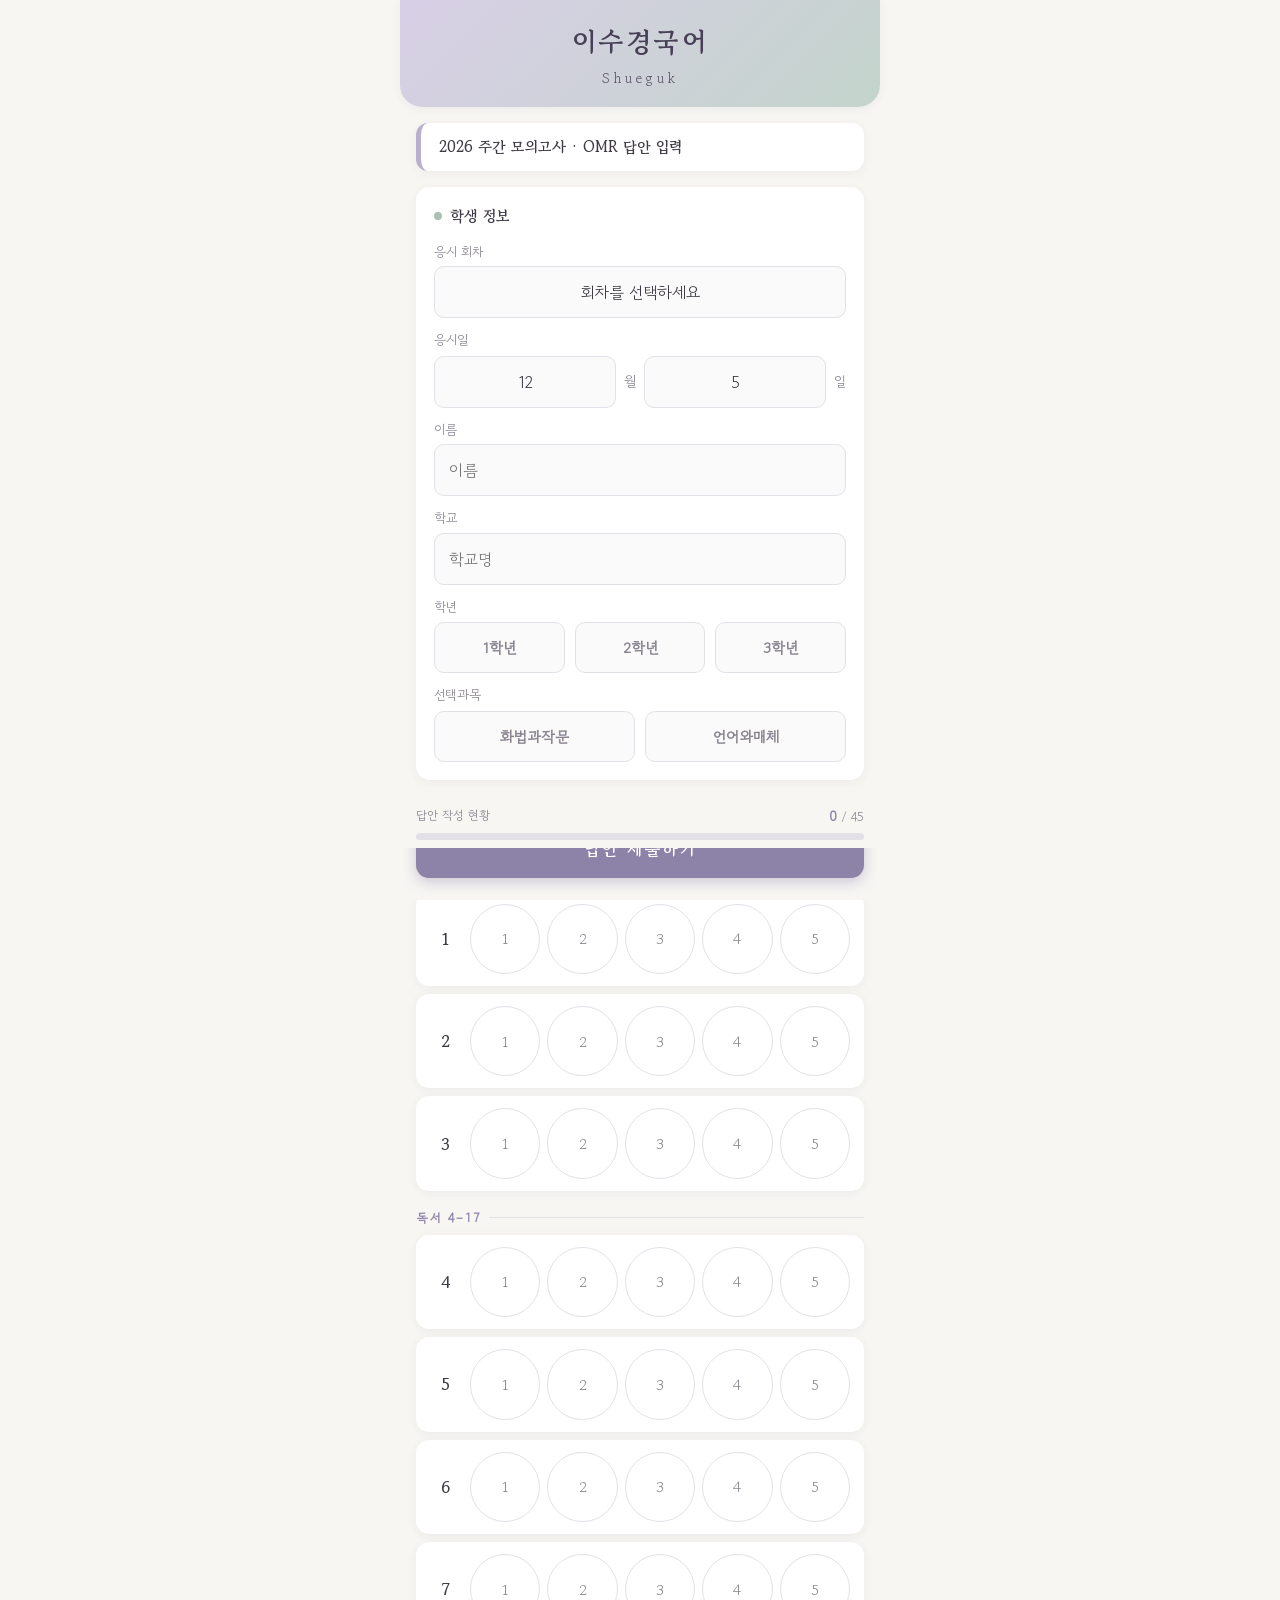
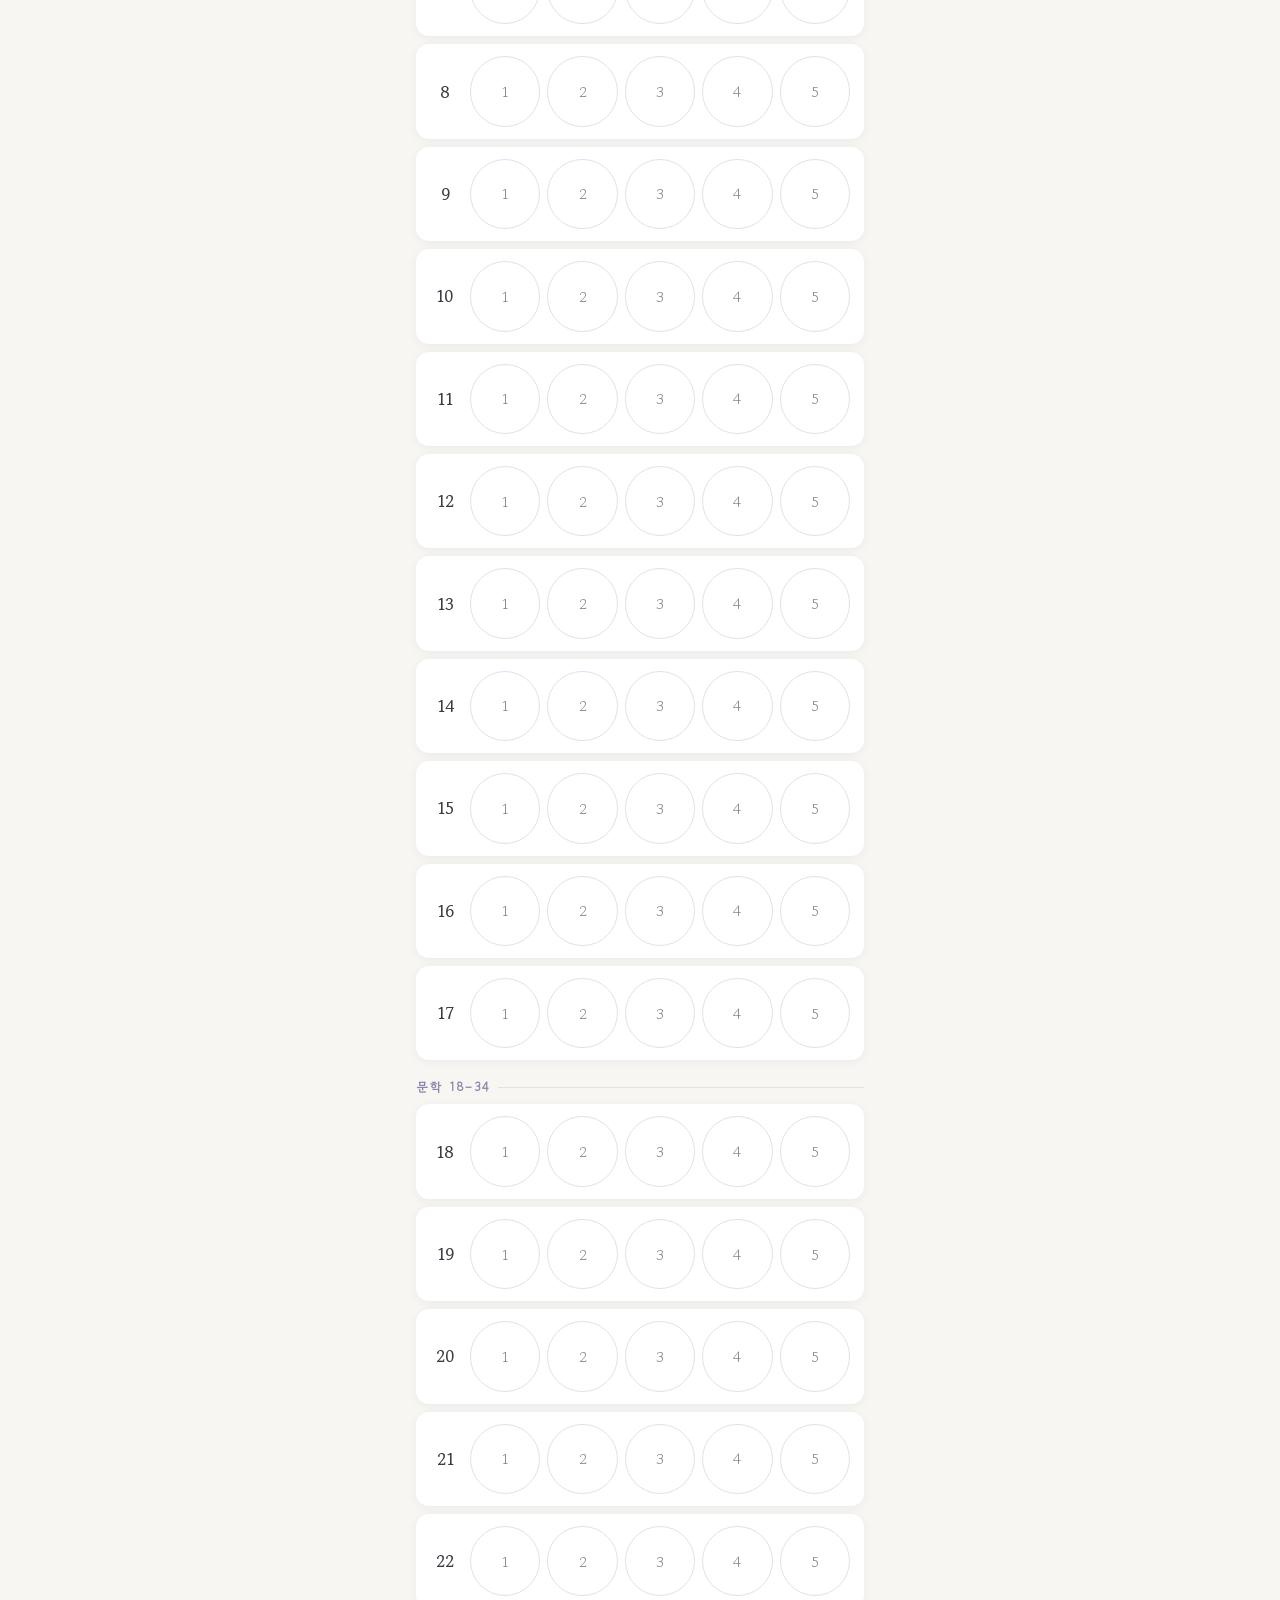
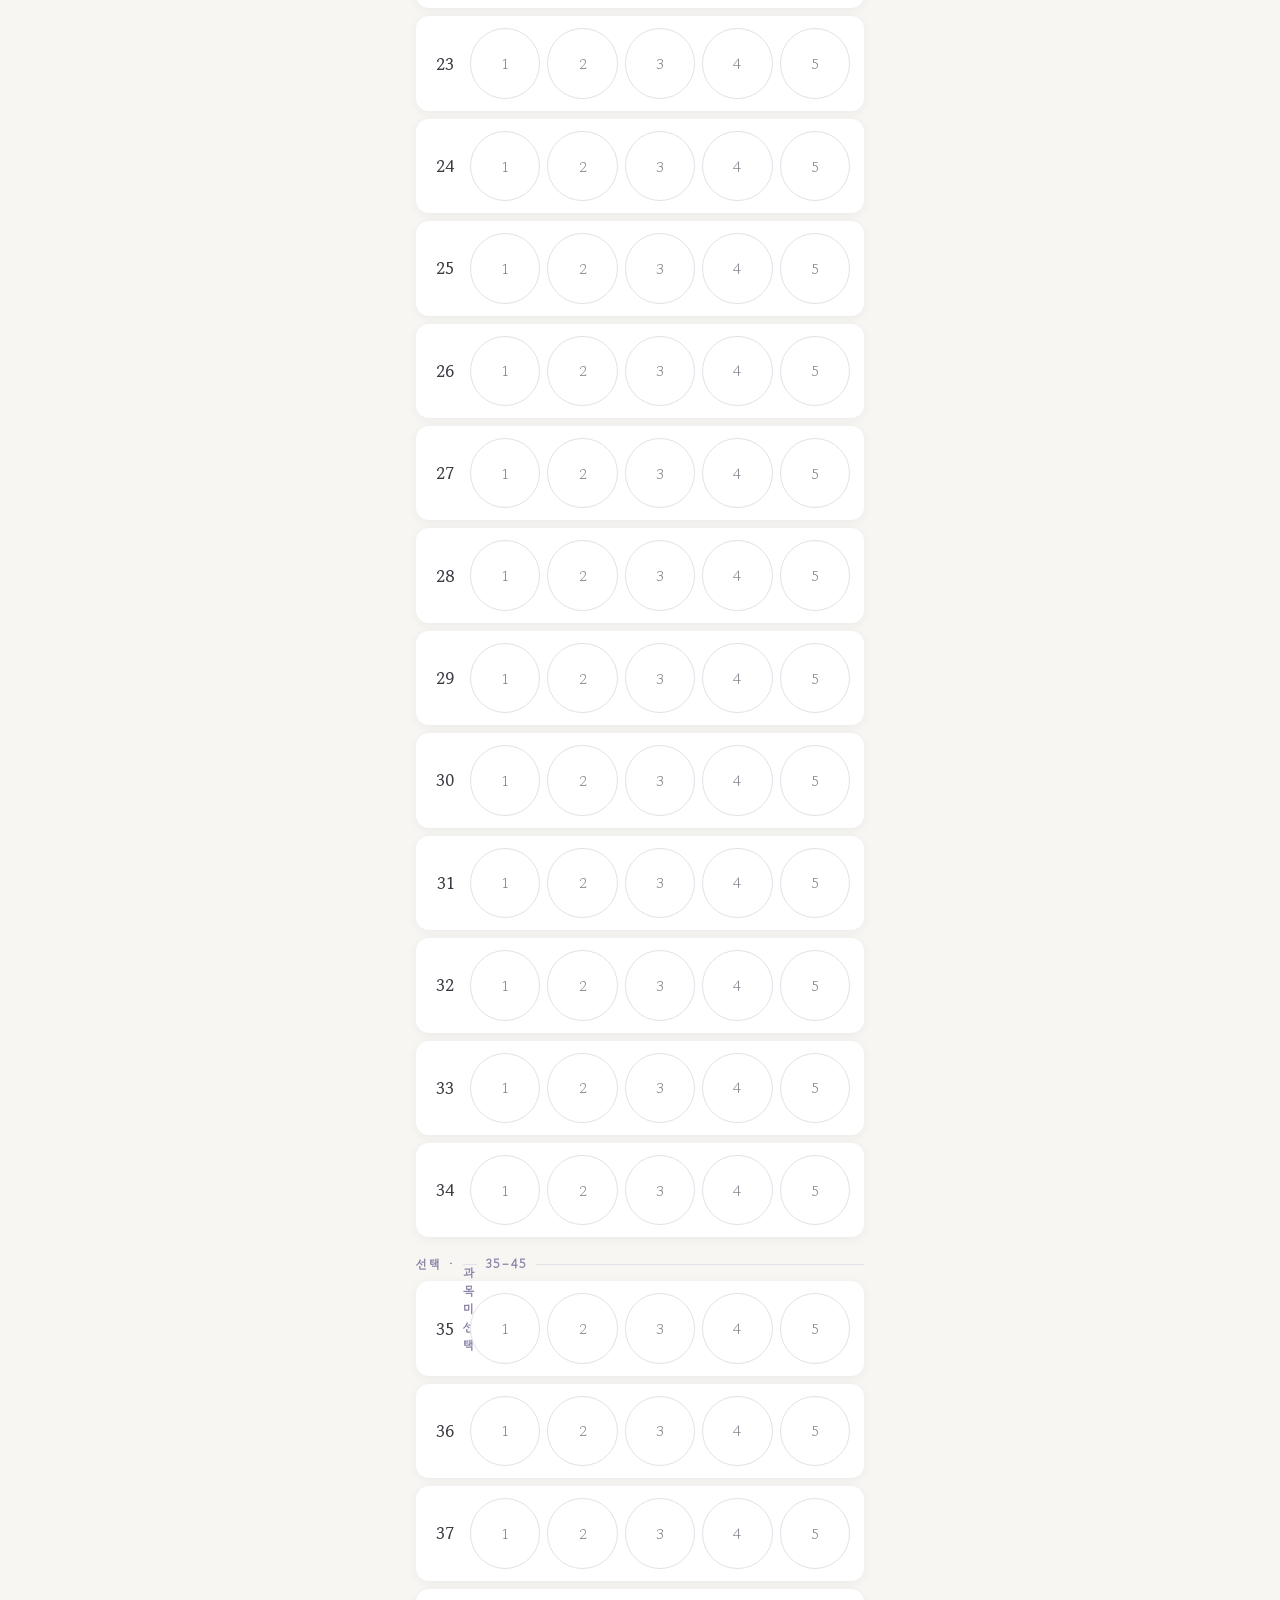
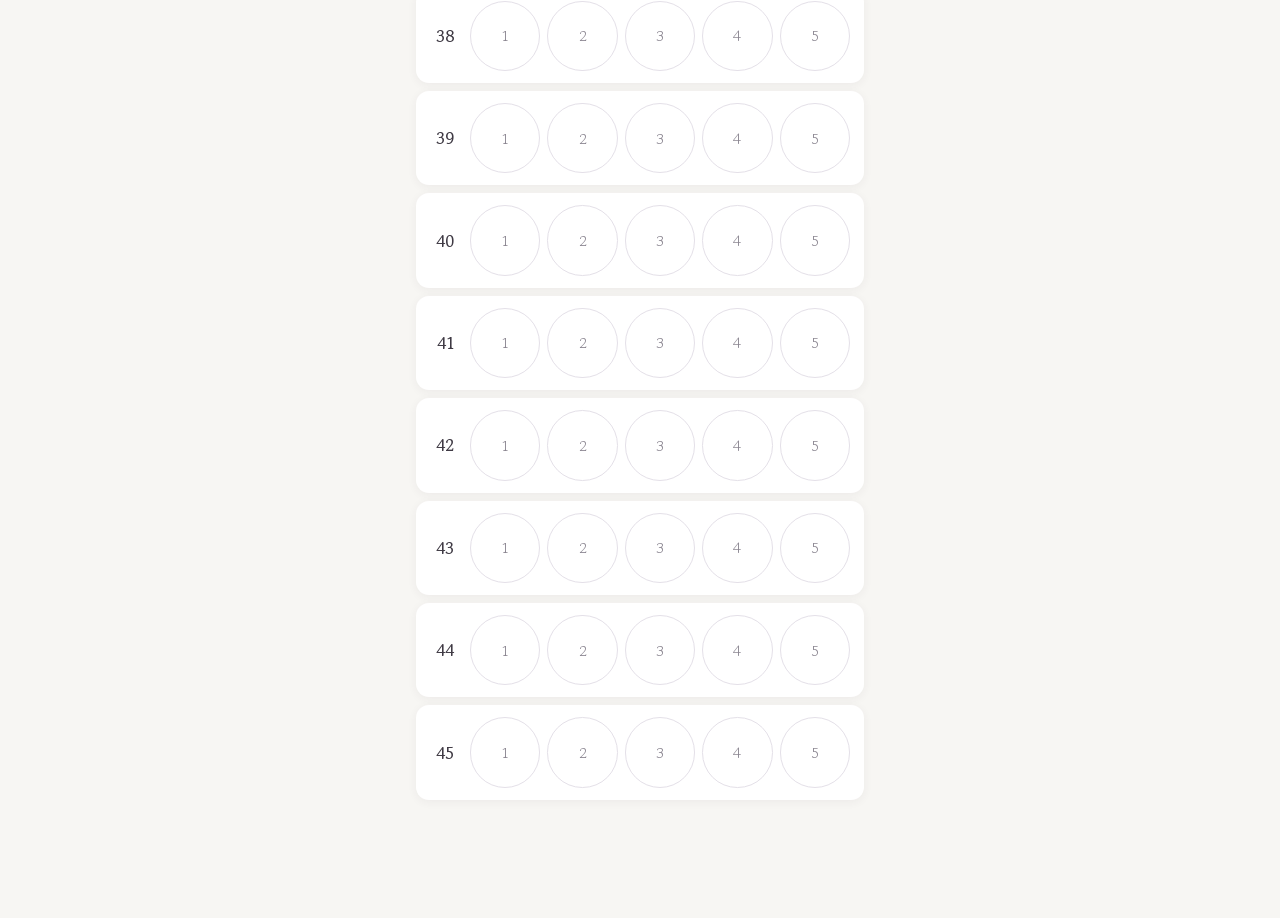
==== index.html @ 81b4656e "Add files via upload" ====
<!DOCTYPE html>
<html lang="ko">
<head>
<meta charset="utf-8">
<meta name="viewport" content="width=device-width, initial-scale=1, maximum-scale=1, user-scalable=no">
<title>이수경 국어 · 주간 모의고사 OMR</title>
<!-- PWA: 홈 화면 추가용 아이콘·설정 (이수경국어 OMR) -->
<meta name="apple-mobile-web-app-capable" content="yes">
<meta name="apple-mobile-web-app-status-bar-style" content="default">
<meta name="apple-mobile-web-app-title" content="슈국 OMR">
<meta name="theme-color" content="#c6d5d2">
<link rel="apple-touch-icon" href="[data-uri]">
<link rel="icon" type="image/png" href="[data-uri]">
<link rel="preconnect" href="https://fonts.googleapis.com">
<link rel="preconnect" href="https://fonts.gstatic.com" crossorigin>
<link href="https://fonts.googleapis.com/css2?family=Gowun+Batang:wght@400;700&family=Gowun+Dodum&display=swap" rel="stylesheet">
<style>
  :root{
    --sage:#a9c0b4; --sage-d:#7fa08f;
    --lav:#b8b0cc; --lav-d:#8d83a8;
    --ink:#3f3a44; --muted:#8a8590;
    --line:#e4e0e8; --paper:#f7f6f3; --card:#ffffff;
    --ok:#1b8a3a; --ok-bg:#e3f2e8; --bad:#d0473f; --bar:#9b8fb5;
    --shadow:0 2px 10px rgba(63,58,68,.06);
  }
  *{box-sizing:border-box;-webkit-tap-highlight-color:transparent;}
  html,body{margin:0;padding:0;}
  body{
    font-family:'Gowun Dodum',-apple-system,sans-serif;
    background:var(--paper); color:var(--ink);
    max-width:480px; margin:0 auto; padding:0 0 110px;
    line-height:1.5;
  }
  /* ── 헤더 ── */
  .brand{
    background:linear-gradient(135deg,#d8cfe6 0%,#c4d4cc 100%);
    padding:22px 20px 18px; text-align:center;
    border-radius:0 0 22px 22px; box-shadow:var(--shadow);
  }
  .brand .name{
    font-family:'Gowun Batang',serif; font-weight:700;
    font-size:27px; letter-spacing:3px; color:#473f55;
  }
  .brand .sub{ font-family:'Gowun Batang',serif; font-size:14px; color:#5d5568; letter-spacing:4px; margin-top:5px; }
  .title-bar{
    background:var(--card); margin:16px 16px 0; padding:13px 18px;
    border-radius:12px; box-shadow:var(--shadow);
    font-family:'Gowun Batang',serif; font-size:15px; font-weight:700;
    border-left:5px solid var(--lav);
  }
  /* ── 학생정보 카드 ── */
  .card{
    background:var(--card); margin:16px; padding:18px;
    border-radius:14px; box-shadow:var(--shadow);
  }
  .card h3{
    margin:0 0 14px; font-size:15px; font-family:'Gowun Batang',serif;
    display:flex; align-items:center; gap:8px;
  }
  .card h3::before{ content:""; width:8px; height:8px; border-radius:50%; background:var(--sage); }
  label{ display:block; font-size:13px; color:var(--muted); margin:12px 0 5px; }
  input[type=text]{
    width:100%; padding:13px 14px; border:1.5px solid var(--line);
    border-radius:10px; font-size:16px; font-family:inherit; background:#fafafb;
    transition:border-color .15s;
  }
  input[type=text]:focus{ outline:none; border-color:var(--lav); background:#fff; }
  /* 응시일 드롭다운 */
  .date-row{ display:flex; align-items:center; gap:8px; margin-top:6px; }
  .sel{
    flex:1; padding:13px 12px; border:1.5px solid var(--line); border-radius:10px;
    font-size:16px; font-family:inherit; background:#fafafb; color:var(--ink);
    -webkit-appearance:none; appearance:none; text-align:center;
  }
  .sel:focus{ outline:none; border-color:var(--lav); background:#fff; }
  .date-row .unit{ font-size:14px; color:var(--muted); }
  /* 선택과목 토글 */
  .subj{ display:flex; gap:10px; margin-top:6px; }
  .subj button{
    flex:1; padding:14px 8px; border:1.5px solid var(--line); background:#fafafb;
    border-radius:10px; font-size:15px; font-family:inherit; color:var(--muted);
    cursor:pointer; transition:all .15s; font-weight:700;
  }
  .subj button.on{
    background:var(--lav); border-color:var(--lav); color:#fff;
    box-shadow:0 3px 8px rgba(141,131,168,.35);
  }
  /* ── 진행률 ── */
  .progress-wrap{
    position:sticky; top:0; z-index:20; background:var(--paper);
    padding:10px 16px 8px; backdrop-filter:blur(4px);
  }
  .progress-info{ display:flex; justify-content:space-between; font-size:12px; color:var(--muted); margin-bottom:6px; }
  .progress-info b{ color:var(--lav-d); font-size:14px; }
  .bar{ height:7px; background:var(--line); border-radius:99px; overflow:hidden; }
  .bar > i{ display:block; height:100%; width:0; background:linear-gradient(90deg,var(--sage),var(--lav)); transition:width .3s; }
  /* ── 문항 섹션 ── */
  .sec-label{
    margin:18px 16px 4px; font-size:12px; letter-spacing:2px; color:var(--lav-d);
    font-weight:700; display:flex; align-items:center; gap:8px;
  }
  .sec-label span{ flex:1; height:1px; background:var(--line); }
  .q{
    background:var(--card); margin:8px 16px; padding:12px 14px;
    border-radius:13px; box-shadow:var(--shadow);
    display:flex; align-items:center; gap:10px;
    transition:box-shadow .15s;
  }
  .q.answered{ box-shadow:0 0 0 1.5px var(--sage) inset, var(--shadow); }
  .q .num{
    width:30px; flex-shrink:0; text-align:center;
    font-family:'Gowun Batang',serif; font-weight:700; font-size:16px; color:var(--ink);
  }
  .choices{ display:flex; gap:7px; flex:1; }
  .choices button{
    flex:1; aspect-ratio:1; min-width:0; border:1.5px solid var(--line);
    background:#fff; border-radius:50%; font-size:15px; color:var(--muted);
    font-family:'Gowun Batang',serif; cursor:pointer; transition:all .12s;
  }
  .choices button:active{ transform:scale(.9); }
  .choices button.sel{
    background:var(--sage-d); border-color:var(--sage-d); color:#fff; font-weight:700;
    box-shadow:0 2px 6px rgba(127,160,143,.4);
  }
  /* ── 하단 제출 바 ── */
  .footer{
    position:fixed; bottom:0; left:50%; transform:translateX(-50%);
    width:100%; max-width:480px; padding:12px 16px 22px;
    background:linear-gradient(to top,var(--paper) 70%,transparent);
  }
  #submit{
    width:100%; padding:17px; border:none; border-radius:13px;
    background:var(--lav-d); color:#fff; font-size:17px; font-weight:700;
    font-family:'Gowun Batang',serif; cursor:pointer; letter-spacing:2px;
    box-shadow:0 4px 14px rgba(141,131,168,.4); transition:opacity .15s;
  }
  #submit:active{ opacity:.85; }
  #submit:disabled{ background:var(--muted); box-shadow:none; }
  /* ── 완료 화면 ── */
  .done{
    display:none; text-align:center; padding:70px 30px;
  }
  .done .check{
    width:84px; height:84px; margin:0 auto 22px; border-radius:50%;
    background:var(--ok-bg); display:flex; align-items:center; justify-content:center;
    font-size:42px; color:var(--ok);
  }
  .done h2{ font-family:'Gowun Batang',serif; margin:0 0 8px; }
  .done p{ color:var(--muted); font-size:14px; }
  .toast{
    position:fixed; bottom:96px; left:50%; transform:translateX(-50%) translateY(20px);
    background:var(--ink); color:#fff; padding:11px 20px; border-radius:99px;
    font-size:13px; opacity:0; transition:all .25s; pointer-events:none; z-index:50; white-space:nowrap;
  }
  .toast.show{ opacity:1; transform:translateX(-50%) translateY(0); }

  /* ───── 성적표 영역 ───── */
  #report{ display:none; }
  #report .rbrand{ background:linear-gradient(135deg,#d8cfe6 0%,#c4d4cc 100%);
    padding:22px; display:flex; align-items:center; justify-content:space-between;
    border-radius:0 0 22px 22px; box-shadow:var(--shadow); }
  #report .rbrand .name{ font-family:'Gowun Batang',serif; font-weight:700; font-size:24px; letter-spacing:2px; color:#473f55; }
  #report .rbrand .sub{ font-family:'Gowun Batang',serif; font-size:13px; color:#5d5568; letter-spacing:2px; margin-top:4px; }
  #report .rbrand .logo{ width:54px;height:54px;border-radius:50%;background:rgba(255,255,255,.55);
    display:flex;align-items:center;justify-content:center;font-family:'Gowun Batang',serif;font-size:11px;color:#6b6280; }
  #report .tbar{ background:#e8e3f0; margin:16px; padding:11px 18px; border-radius:10px;
    font-family:'Gowun Batang',serif; font-size:15px; font-weight:700; color:#4a4356; text-align:center; }
  #report section{ margin:16px; }
  #report h2{ font-family:'Gowun Batang',serif; font-size:16px; margin:0 0 10px; display:flex; align-items:center; gap:8px; }
  #report h2::before{ content:""; width:9px;height:9px;border-radius:2px;background:var(--lav); }
  #report table{ width:100%; border-collapse:collapse; background:#fff; border-radius:10px; overflow:hidden; box-shadow:var(--shadow); }
  #report th,#report td{ padding:11px 8px; text-align:center; font-size:14px; }
  #report .info th{ background:#cdd9e0; color:#3c4a52; font-weight:700; }
  #report .info td{ background:#efeef1; }
  #report .score th{ background:#cdd9e0; color:#3c4a52; }
  #report .score td{ background:#efeef1; font-size:15px; }
  #report .score .big{ font-family:'Gowun Batang',serif; font-size:22px; font-weight:700; color:var(--lav-d); }
  #report table.areatbl th{ background:#dcd5e6; color:#473f55; font-size:13px; padding:9px 6px; }
  #report table.areatbl td{ padding:9px 6px; font-size:13.5px; border-bottom:1px solid var(--line); white-space:nowrap; }
  #report table.areatbl td.areaname{ text-align:left; padding-left:14px; }
  #report table.areatbl .cat{ color:var(--muted); font-size:12px; font-weight:700; }
  #report table.areatbl .hit{ color:var(--lav-d); font-weight:700; }
  #report table.areatbl tr.total td{ background:#efeef1; font-weight:700; }
  #report .chart{ background:#fff; border-radius:10px; box-shadow:var(--shadow); padding:14px 10px 8px; margin-top:14px; }
  #report .grid-wrap{ overflow-x:auto; background:#fff; border-radius:10px; box-shadow:var(--shadow); padding:4px; }
  #report table.scoretbl{ min-width:480px; }
  #report table.scoretbl th,#report table.scoretbl td{ padding:7px 5px; font-size:12.5px; border:1px solid #eee; }
  #report .rowlabel{ background:#dcd5e6; color:#473f55; font-weight:700; white-space:nowrap; font-size:12px; }
  #report .qn{ background:#e8e3f0; font-weight:700; color:#4a4356; }
  #report td.o{ color:var(--ok); font-weight:700; }
  #report td.x{ color:var(--bad); font-weight:700; background:#fcebea; }
  #report .legend{ font-size:12px; color:var(--muted); margin-top:8px; text-align:right; }
</style>
</head>
<body>

<div id="main">
  <!-- 헤더 -->
  <div class="brand">
    <div class="name">이수경국어</div>
    <div class="sub">Shueguk</div>
  </div>
  <div class="title-bar">2026 주간 모의고사 · OMR 답안 입력</div>

  <!-- 학생정보 -->
  <div class="card">
    <h3>학생 정보</h3>
    <label>응시 회차</label>
    <select id="exam" class="sel" style="width:100%;">
      <option value="">회차를 선택하세요</option>
    </select>
    <label>응시일</label>
    <div class="date-row">
      <select id="mon" class="sel"></select>
      <span class="unit">월</span>
      <select id="day" class="sel"></select>
      <span class="unit">일</span>
    </div>
    <label>이름</label>
    <input type="text" id="name" placeholder="이름" autocomplete="off">
    <label>학교</label>
    <input type="text" id="school" placeholder="학교명" autocomplete="off">
    <label>학년</label>
    <div class="subj">
      <button type="button" data-grade="1" onclick="pickGrade(this)">1학년</button>
      <button type="button" data-grade="2" onclick="pickGrade(this)">2학년</button>
      <button type="button" data-grade="3" onclick="pickGrade(this)">3학년</button>
    </div>
    <label>선택과목</label>
    <div class="subj">
      <button type="button" data-subj="화법과작문" onclick="pickSubj(this)">화법과작문</button>
      <button type="button" data-subj="언어와매체" onclick="pickSubj(this)">언어와매체</button>
    </div>
  </div>

  <!-- 진행률 -->
  <div class="progress-wrap">
    <div class="progress-info"><span>답안 작성 현황</span><span><b id="cnt">0</b> / 45</span></div>
    <div class="bar"><i id="barFill"></i></div>
  </div>

  <!-- 문항 영역 (스크립트가 영역별로 자동 생성) -->
  <div id="quiz"></div>
</div>

<!-- 완료 화면 -->
<div class="done" id="done">
  <div class="check">✓</div>
  <h2>제출이 완료되었습니다</h2>
  <p id="doneMsg"></p>
</div>

<!-- 제출 바 -->
<div class="footer" id="footer">
  <button id="submit" onclick="submit()">답안 제출하기</button>
</div>

<!-- 성적표 -->
<div id="report"></div>

<div class="toast" id="toast"></div>

<script>
  // ▼▼▼ [중요] 배포 후 받은 Apps Script 웹앱 주소를 아래 따옴표 안에 붙여넣으세요 ▼▼▼
  const API_URL = "https://script.google.com/macros/s/AKfycbyUHMdCH_u35Oeu6lEmx3yOYscoKLwEB8TC0QHGBOaCXZ4rbAnkMpP9_Na4l3QLOajGPA/exec";
  // ▲▲▲ 예: https://script.google.com/macros/s/AKfy.../exec ▲▲▲

  // 서버에서 데이터 가져오기 (GET)
  async function apiGet(params){
    const url = API_URL + (API_URL.includes('?') ? '&' : '?') + params;
    const r = await fetch(url);
    return await r.json();
  }
  // 서버로 제출하기 (POST) — CORS 회피를 위해 text/plain 본문 사용
  async function apiPost(obj){
    const r = await fetch(API_URL, {
      method:'POST',
      headers:{'Content-Type':'text/plain;charset=utf-8'},
      body: JSON.stringify(obj)
    });
    return await r.json();
  }
  function apiReady(){ return API_URL && API_URL.indexOf('script.google.com') !== -1; }

  const TOTAL = 45;
  // 영역 구분 (성적표 큰 분류와 일치)
  const SECTIONS = [
    { name:'독서론',  from:1,  to:3  },
    { name:'독서',    from:4,  to:17 },
    { name:'문학',    from:18, to:34 },
    { name:'선택과목', from:35, to:45, select:true }
  ];
  const picks = {};
  let subject = null;
  let grade = null;

  // 응시일 드롭다운 채우기 (월 1~12, 일 1~31)
  (function fillDate(){
    const mon=document.getElementById('mon'), day=document.getElementById('day');
    const now=new Date();
    for(let m=1;m<=12;m++){ const o=document.createElement('option'); o.value=m; o.textContent=m; if(m===now.getMonth()+1)o.selected=true; mon.appendChild(o); }
    for(let d=1;d<=31;d++){ const o=document.createElement('option'); o.value=d; o.textContent=d; if(d===now.getDate())o.selected=true; day.appendChild(o); }
  })();

  // 회차 목록 불러오기 (스프레드시트에서 자동)
  function fillExamList(names){
    const sel=document.getElementById('exam');
    sel.innerHTML='<option value="">회차를 선택하세요</option>';
    names.forEach(n=>{ const o=document.createElement('option'); o.value=n; o.textContent=n; sel.appendChild(o); });
  }
  (function loadExams(){
    if(apiReady()){
      apiGet('action=examList')
        .then(res=>{
          if(res && res.ok && Array.isArray(res.list)) fillExamList(res.list);
          else toast('회차 목록을 불러오지 못했습니다');
        })
        .catch(()=>toast('회차 목록을 불러오지 못했습니다'));
    }else{
      // 주소 미입력(로컬 데모): 임시 목록
      fillExamList(['상상3-4회차','상상3-5회차']);
    }
  })();

  // 문항 한 개 생성
  function makeQ(i){
    const q = document.createElement('div');
    q.className='q'; q.id='q'+i;
    q.innerHTML = `<span class="num">${i}</span><div class="choices"></div>`;
    const ch = q.querySelector('.choices');
    for(let j=1;j<=5;j++){
      const b=document.createElement('button');
      b.textContent=j;
      b.onclick=()=>choose(i,j,ch,q);
      ch.appendChild(b);
    }
    return q;
  }

  // 영역별 섹션 렌더링
  function buildQuiz(){
    const quiz=document.getElementById('quiz');
    SECTIONS.forEach(sec=>{
      const label=document.createElement('div');
      label.className='sec-label';
      if(sec.select){
        label.innerHTML=`선택 · <span id="subjLabel" style="flex:0;color:var(--lav-d)">과목 미선택</span> ${sec.from}–${sec.to}<span></span>`;
      }else{
        label.innerHTML=`${sec.name} ${sec.from}–${sec.to}<span></span>`;
      }
      quiz.appendChild(label);
      for(let i=sec.from;i<=sec.to;i++) quiz.appendChild(makeQ(i));
    });
  }
  buildQuiz();

  function choose(i,j,ch,q){
    picks[i]=j;
    ch.querySelectorAll('button').forEach(x=>x.classList.remove('sel'));
    ch.children[j-1].classList.add('sel');
    q.classList.add('answered');
    updateProgress();
  }

  function updateProgress(){
    const n=Object.keys(picks).length;
    document.getElementById('cnt').textContent=n;
    document.getElementById('barFill').style.width=(n/TOTAL*100)+'%';
  }

  function pickSubj(btn){
    subject=btn.dataset.subj;
    btn.parentElement.querySelectorAll('button').forEach(b=>b.classList.remove('on'));
    btn.classList.add('on');
    const lbl=document.getElementById('subjLabel'); if(lbl) lbl.textContent=subject;
  }

  function pickGrade(btn){
    grade=btn.dataset.grade;
    btn.parentElement.querySelectorAll('button').forEach(b=>b.classList.remove('on'));
    btn.classList.add('on');
  }

  function toast(msg){
    const t=document.getElementById('toast');
    t.textContent=msg; t.classList.add('show');
    clearTimeout(t._t); t._t=setTimeout(()=>t.classList.remove('show'),2200);
  }

  function submit(){
    const name=document.getElementById('name').value.trim();
    const school=document.getElementById('school').value.trim();
    const examName=document.getElementById('exam').value;
    const mon=document.getElementById('mon').value;
    const day=document.getElementById('day').value;
    if(!examName){ toast('응시 회차를 선택해 주세요'); window.scrollTo({top:0,behavior:'smooth'}); return; }
    if(!name){ toast('이름을 입력해 주세요'); document.getElementById('name').focus(); return; }
    if(!school){ toast('학교를 입력해 주세요'); document.getElementById('school').focus(); return; }
    if(!grade){ toast('학년을 선택해 주세요'); window.scrollTo({top:0,behavior:'smooth'}); return; }
    if(!subject){ toast('선택과목을 골라 주세요'); window.scrollTo({top:0,behavior:'smooth'}); return; }

    const missing=[];
    for(let i=1;i<=TOTAL;i++) if(!picks[i]) missing.push(i);
    if(missing.length){
      if(!confirm(`미응답 ${missing.length}문항이 있습니다 (${missing.slice(0,5).join(', ')}${missing.length>5?'...':''}).\n그대로 제출할까요?`)) return;
    }

    const payload={
      examName, name, school, grade, subject,
      examDate: `${mon}월 ${day}일`,
      examMonth: Number(mon), examDay: Number(day),
      answers: picks,
      submittedAt: new Date().toISOString()
    };

    const btn=document.getElementById('submit');
    btn.disabled=true; btn.textContent='채점 중...';

    if(apiReady()){
      // 서버가 채점·저장 후 성적표 데이터(객체)를 돌려줌
      apiPost({ action:'submit', payload: payload })
        .then(function(res){
          if(res && res.ok){ onDone(res); }
          else{ btn.disabled=false; btn.textContent='답안 제출하기'; toast('채점 오류: ' + (res&&res.error?res.error:'알 수 없음')); }
        })
        .catch(function(e){ btn.disabled=false; btn.textContent='답안 제출하기'; toast('제출 실패: 다시 시도해 주세요'); });
    }else{
      // 주소 미입력(로컬 데모): 서버 없이 완료 화면만
      console.log('제출 payload:', payload);
      setTimeout(()=>onDone({ student:payload, result:null }), 600);
    }
  }

  function onDone(res){
    document.getElementById('main').style.display='none';
    document.getElementById('footer').style.display='none';
    if(res && res.result){
      renderReport(res);          // 서버 채점 결과 → 성적표
    }else{
      // 데모(로컬): 결과가 없으면 완료 메시지만
      const p=res.student||res;
      document.getElementById('done').style.display='block';
      document.getElementById('doneMsg').textContent=
        `${p.name} · ${p.school} ${p.grade}학년 · ${p.subject} · ${p.examName||''} · ${p.examDate} 응시 제출 완료 (데모: 서버 연동 시 성적표 표시)`;
      window.scrollTo(0,0);
    }
  }

  /* ─── 성적표 렌더링 (서버가 준 결과 res를 그림) ─── */
  function renderReport(res){
    const st=res.student, exam=res.exam, r=res.result;
    const catCount={}; r.areas.forEach(a=>catCount[a.cat]=(catCount[a.cat]||0)+1);
    const catSeen={}; let areaRows='';
    r.areas.forEach(a=>{
      const first=!catSeen[a.cat]; catSeen[a.cat]=true;
      areaRows+=`<tr>${first?`<td class="cat" rowspan="${catCount[a.cat]}">${a.cat}</td>`:''}
        <td class="areaname">${a.name}</td><td>${a.full}</td><td class="hit">${a.score}</td><td>${a.rate}</td></tr>`;
    });
    function block(s,e){
      let qn='<tr><td class="rowlabel">문항</td>',an='<tr><td class="rowlabel">정답</td>',
          my='<tr><td class="rowlabel">학생답안</td>',ox='<tr><td class="rowlabel">정오</td>';
      for(let q=s;q<=e;q++){ const d=r.detail[q];
        qn+=`<td class="qn">${q}</td>`; an+=`<td>${d.ans}</td>`;
        my+=`<td class="${d.ok?'':'x'}">${d.mine}</td>`;
        ox+=`<td class="${d.ok?'o':'x'}">${d.ok?d.pt:0}</td>`; }
      return `<table class="scoretbl">${qn}</tr>${an}</tr>${my}</tr>${ox}</tr></table>`;
    }
    const PLOT=160;
    const bars=r.areas.map(a=>`<div style="flex:1;display:flex;flex-direction:column;align-items:center;justify-content:flex-end;height:100%;">
      <div style="font-size:11px;color:var(--muted);margin-bottom:3px;">${a.rate}</div>
      <div style="width:58%;height:${a.rate/100*PLOT}px;background:var(--bar);border-radius:3px 3px 0 0;"></div></div>`).join('');
    const labels=r.areas.map(a=>`<div style="flex:1;text-align:center;font-size:10.5px;color:var(--ink);line-height:1.2;word-break:keep-all;padding:0 2px;">${a.name}</div>`).join('');
    const chart=`<div style="display:flex;align-items:flex-end;gap:4px;height:${PLOT+20}px;border-bottom:1.5px solid var(--line);padding:0 6px;">${bars}</div>
      <div style="display:flex;gap:4px;padding:7px 6px 0;">${labels}</div>`;

    document.getElementById('report').innerHTML=`
      <div class="rbrand"><div><div class="name">이수경국어</div><div class="sub">Shueguk</div></div><div class="logo">Shueguk</div></div>
      <div class="tbar">2026 주간 모의고사 성적표 · ${exam.code}</div>
      <section><h2>1. 학생정보</h2>
        <table class="info"><tr><th>성명</th><th>학교</th><th>학년</th><th>선택과목</th><th>응시일</th></tr>
        <tr><td>${st.name}</td><td>${st.school}</td><td>${st.grade}</td><td>${exam.subject}</td><td>${st.examDate}</td></tr></table></section>
      <section><h2>2. 성적</h2>
        <table class="score"><tr><th>점수(100점 만점)</th><th>등급</th><th>등급컷</th></tr>
        <tr><td class="big">${r.got}</td><td class="big">${r.grade}</td><td>${exam.cuts.join('-')}</td></tr></table></section>
      <section><h2>3. 영역분류별 성취도 분석</h2>
        <table class="areatbl"><tr><th>분류</th><th>영역</th><th>배점</th><th>득점</th><th>성취도(%)</th></tr>
        ${areaRows}
        <tr class="total"><td colspan="2">합계</td><td>${r.total}</td><td>${r.got}</td><td>${Math.round(r.got/r.total*100)}</td></tr></table>
        <div class="chart">${chart}</div></section>
      <section><h2>4. 문항 채점표</h2>
        <div class="grid-wrap">${block(1,15)}${block(16,30)}${block(31,45)}</div>
        <div class="legend">정오 칸의 숫자 = 획득 배점 · 0 = 오답</div></section>`;
    document.getElementById('report').style.display='block';
    window.scrollTo(0,0);
  }
</script>
</body>
</html>
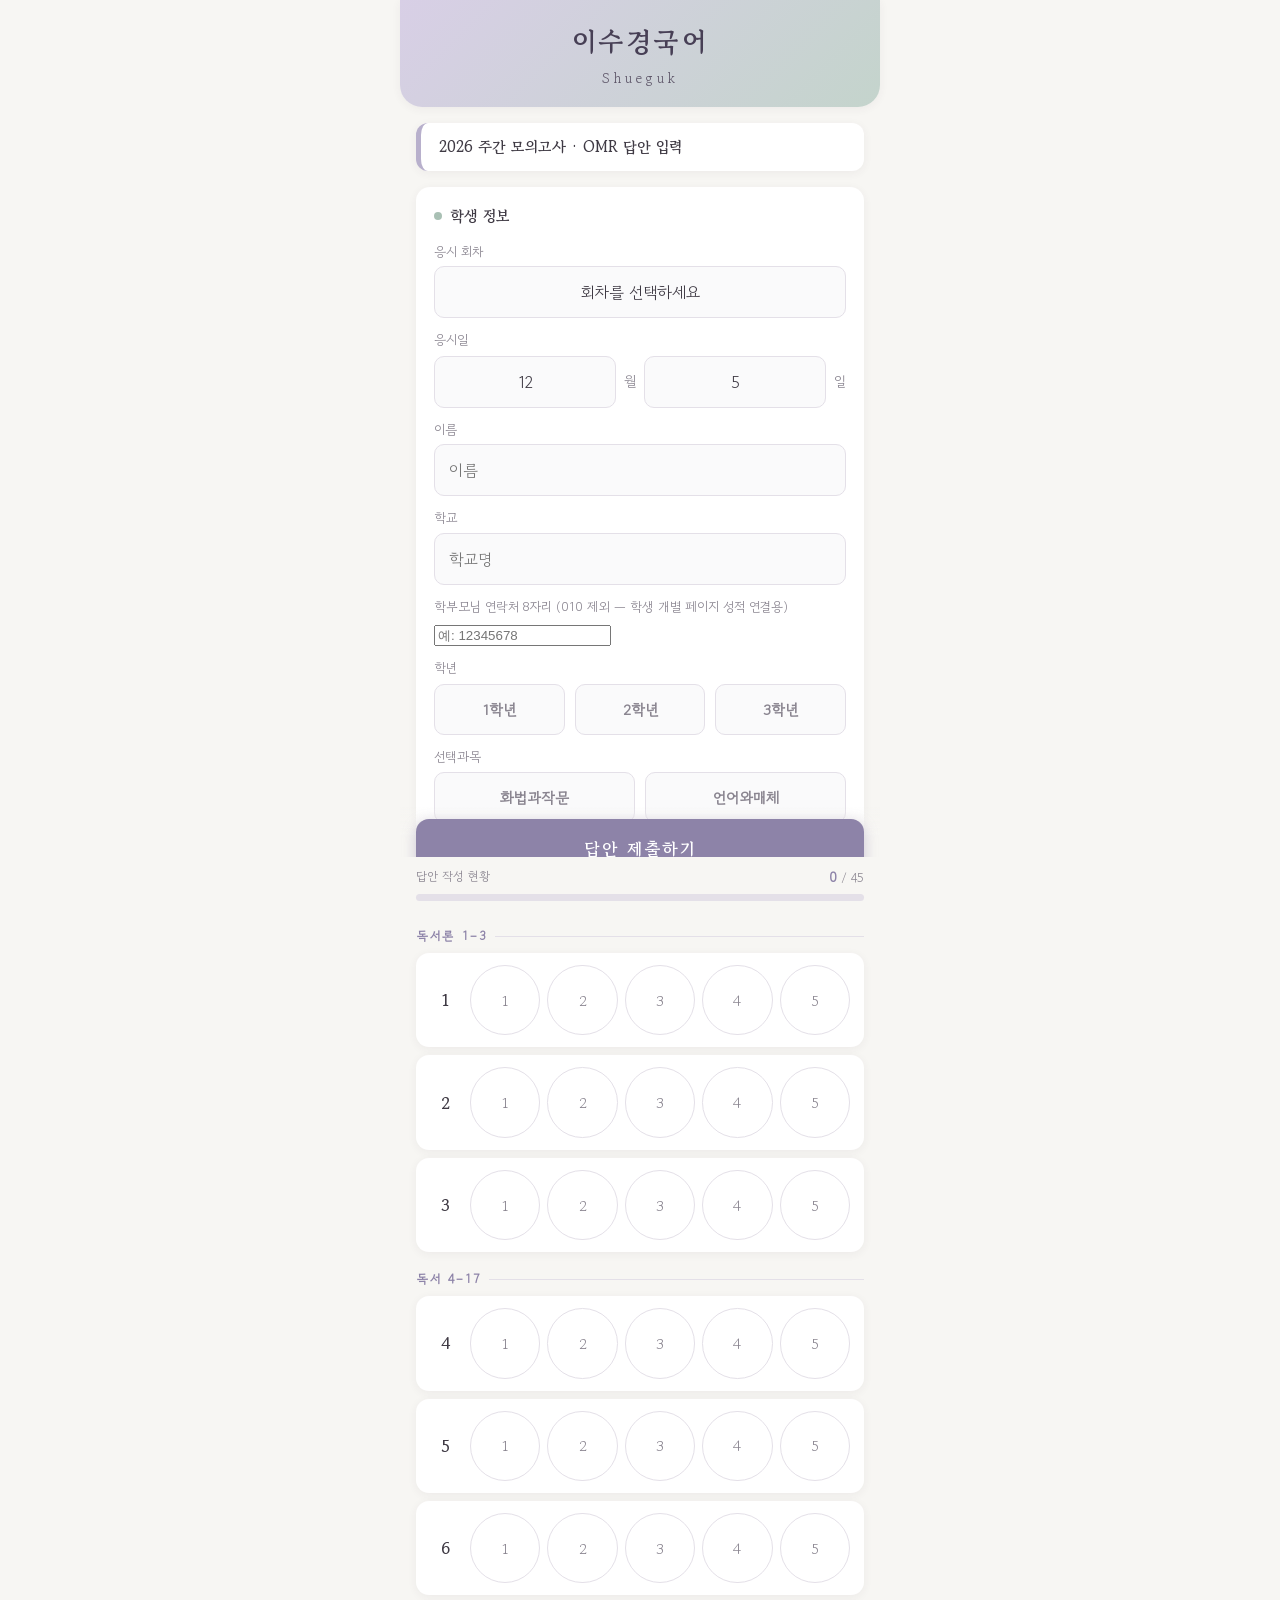
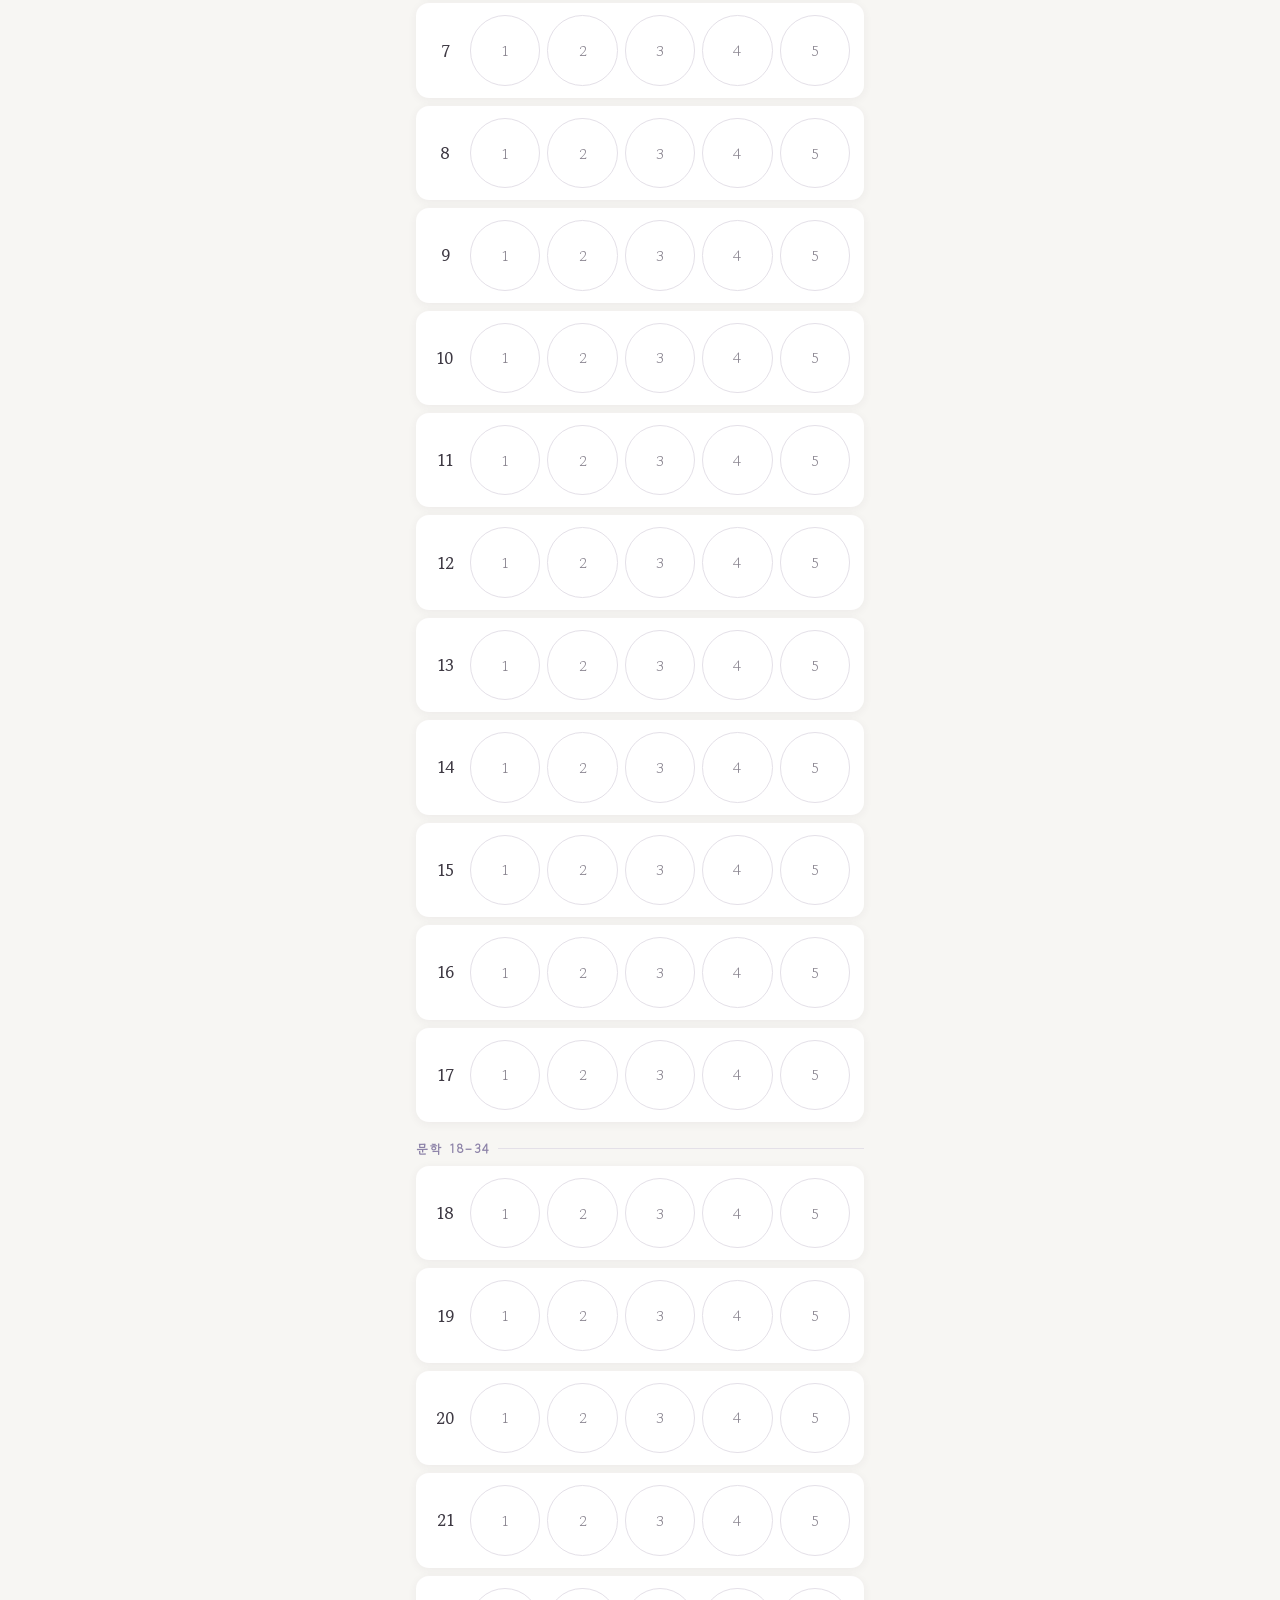
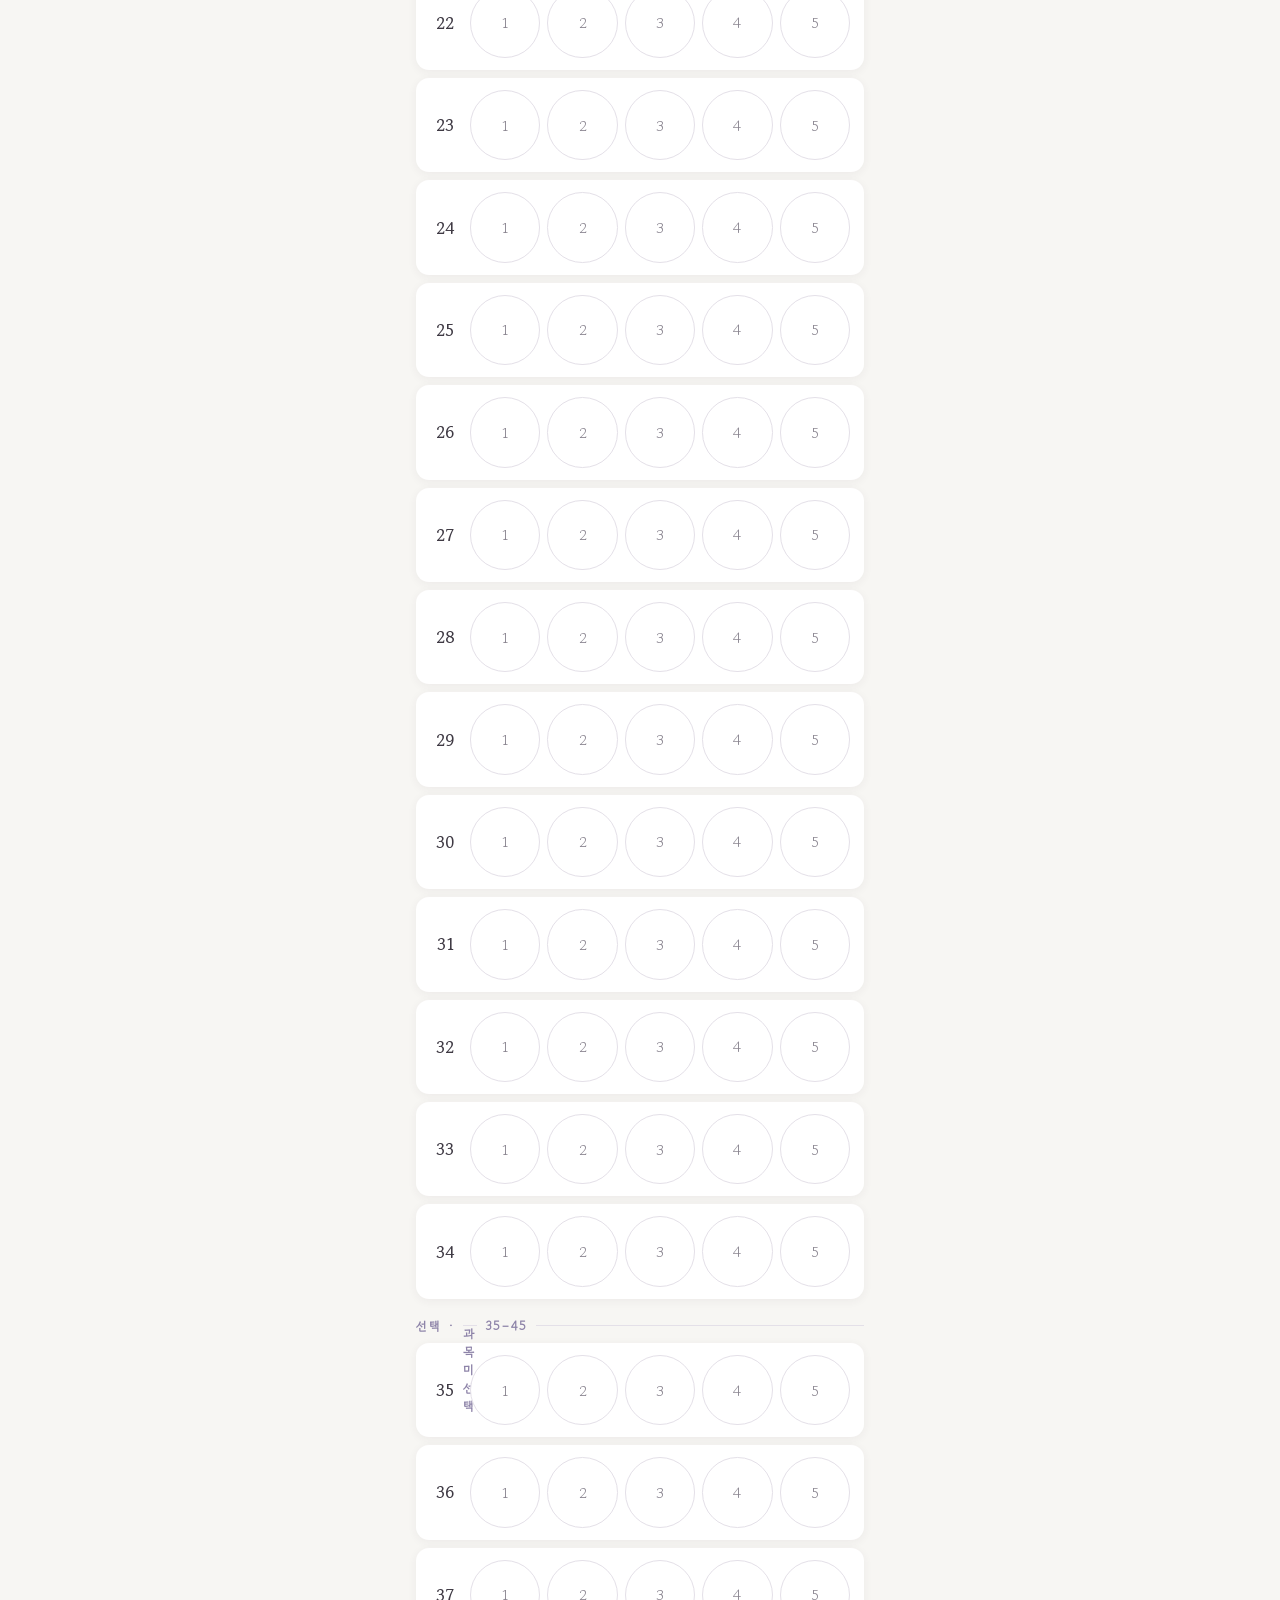
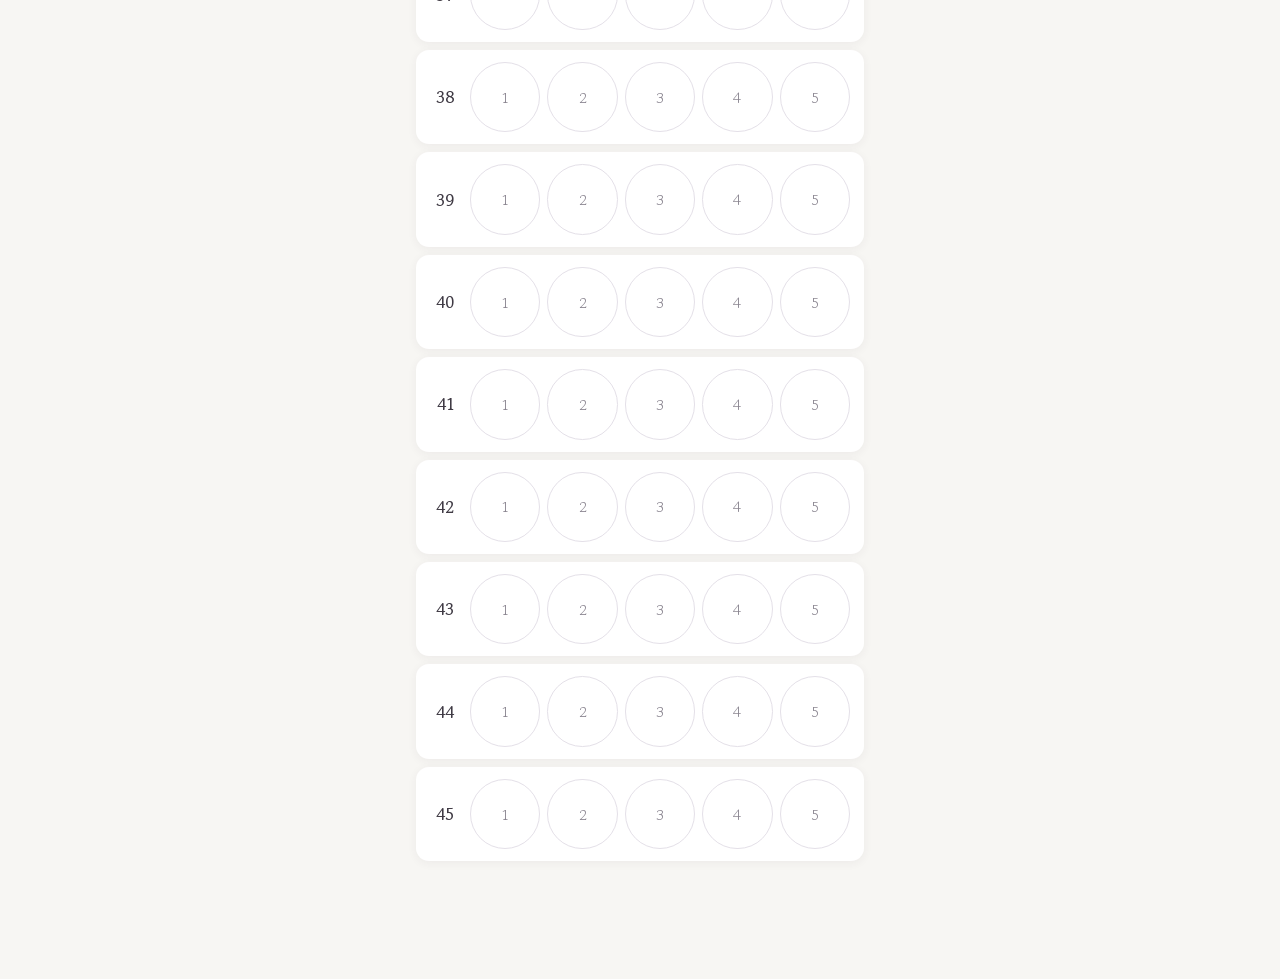
==== commit 57abbf8e: "모의고사 성적 매칭 교정: 이름+학교 1차, 학생ID는 동명이인 구분 보조 - studentReports_ 매칭을 이름+학교 우선으로 변경 (쌍둥이는 부모님   번호가 같아 ID " ====
--- a/index.html
+++ b/index.html
@@ -4,6 +4,10 @@
 <meta charset="utf-8">
 <meta name="viewport" content="width=device-width, initial-scale=1, maximum-scale=1, user-scalable=no">
 <title>이수경 국어 · 주간 모의고사 OMR</title>
+<!-- ※ 실제 학생 화면은 Apps Script 프로젝트 안의 'omr_student' 파일로 서비스됩니다.
+     이 파일은 참고본 — 여기 반영된 수정(학부모님 연락처 8자리 입력 + payload.studentId)을
+     Apps Script의 omr_student에도 동일하게 적용하고 재배포해야 실서비스에 반영됩니다. -->
+
 <!-- PWA: 홈 화면 추가용 아이콘·설정 (이수경국어 OMR) -->
 <meta name="apple-mobile-web-app-capable" content="yes">
 <meta name="apple-mobile-web-app-status-bar-style" content="default">
@@ -220,6 +224,8 @@
     <input type="text" id="name" placeholder="이름" autocomplete="off">
     <label>학교</label>
     <input type="text" id="school" placeholder="학교명" autocomplete="off">
+    <label>학부모님 연락처 8자리 (010 제외 — 학생 개별 페이지 성적 연결용)</label>
+    <input type="tel" id="parentPhone" placeholder="예: 12345678" inputmode="numeric" maxlength="9" autocomplete="off">
     <label>학년</label>
     <div class="subj">
       <button type="button" data-grade="1" onclick="pickGrade(this)">1학년</button>
@@ -390,12 +396,14 @@
   function submit(){
     const name=document.getElementById('name').value.trim();
     const school=document.getElementById('school').value.trim();
+    const studentId=document.getElementById('parentPhone').value.replace(/\D/g,'');
     const examName=document.getElementById('exam').value;
     const mon=document.getElementById('mon').value;
     const day=document.getElementById('day').value;
     if(!examName){ toast('응시 회차를 선택해 주세요'); window.scrollTo({top:0,behavior:'smooth'}); return; }
     if(!name){ toast('이름을 입력해 주세요'); document.getElementById('name').focus(); return; }
     if(!school){ toast('학교를 입력해 주세요'); document.getElementById('school').focus(); return; }
+    if(!/^\d{8}$/.test(studentId)){ toast('학부모님 연락처 8자리를 입력해 주세요 (010 제외)'); document.getElementById('parentPhone').focus(); return; }
     if(!grade){ toast('학년을 선택해 주세요'); window.scrollTo({top:0,behavior:'smooth'}); return; }
     if(!subject){ toast('선택과목을 골라 주세요'); window.scrollTo({top:0,behavior:'smooth'}); return; }
 
@@ -407,6 +415,7 @@
 
     const payload={
       examName, name, school, grade, subject,
+      studentId,   // 부모님 8자리 — 응답 시트 '학생ID' 열에 기록(동명이인 구분용)
       examDate: `${mon}월 ${day}일`,
       examMonth: Number(mon), examDay: Number(day),
       answers: picks,
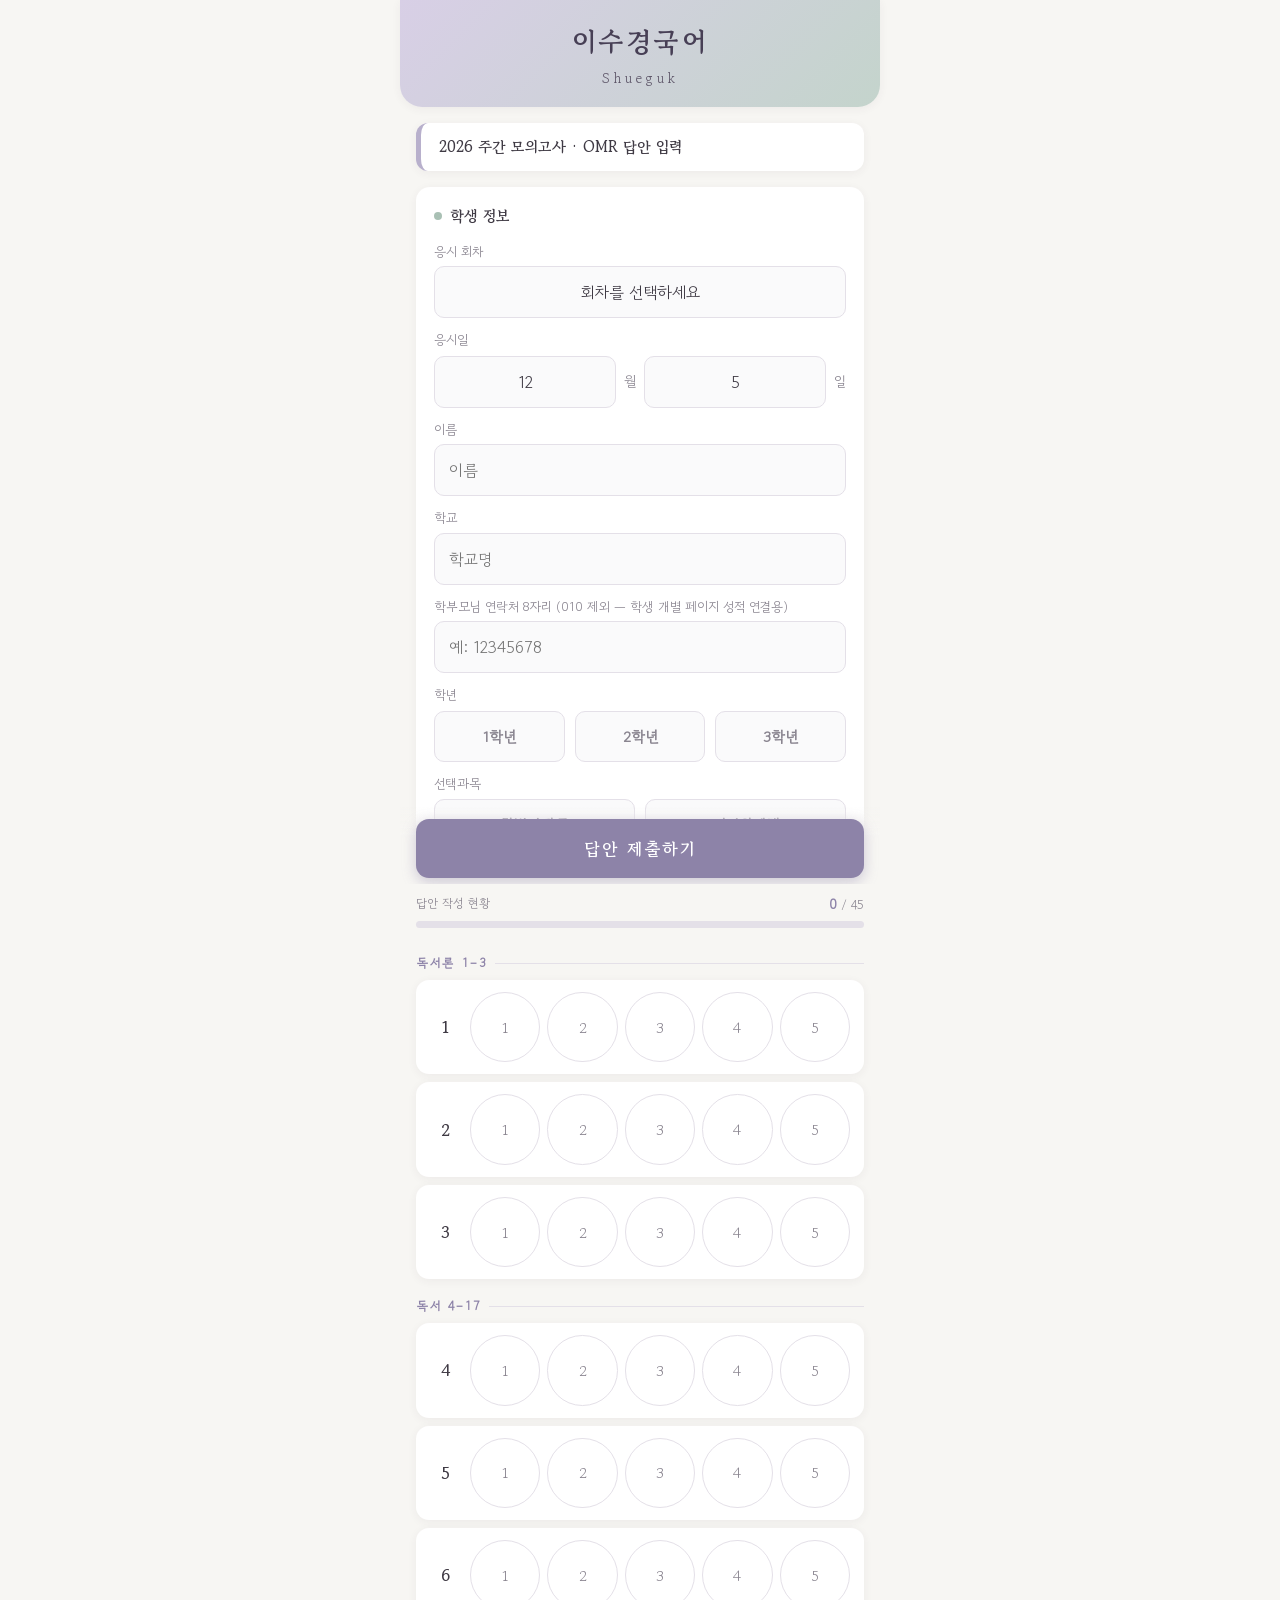
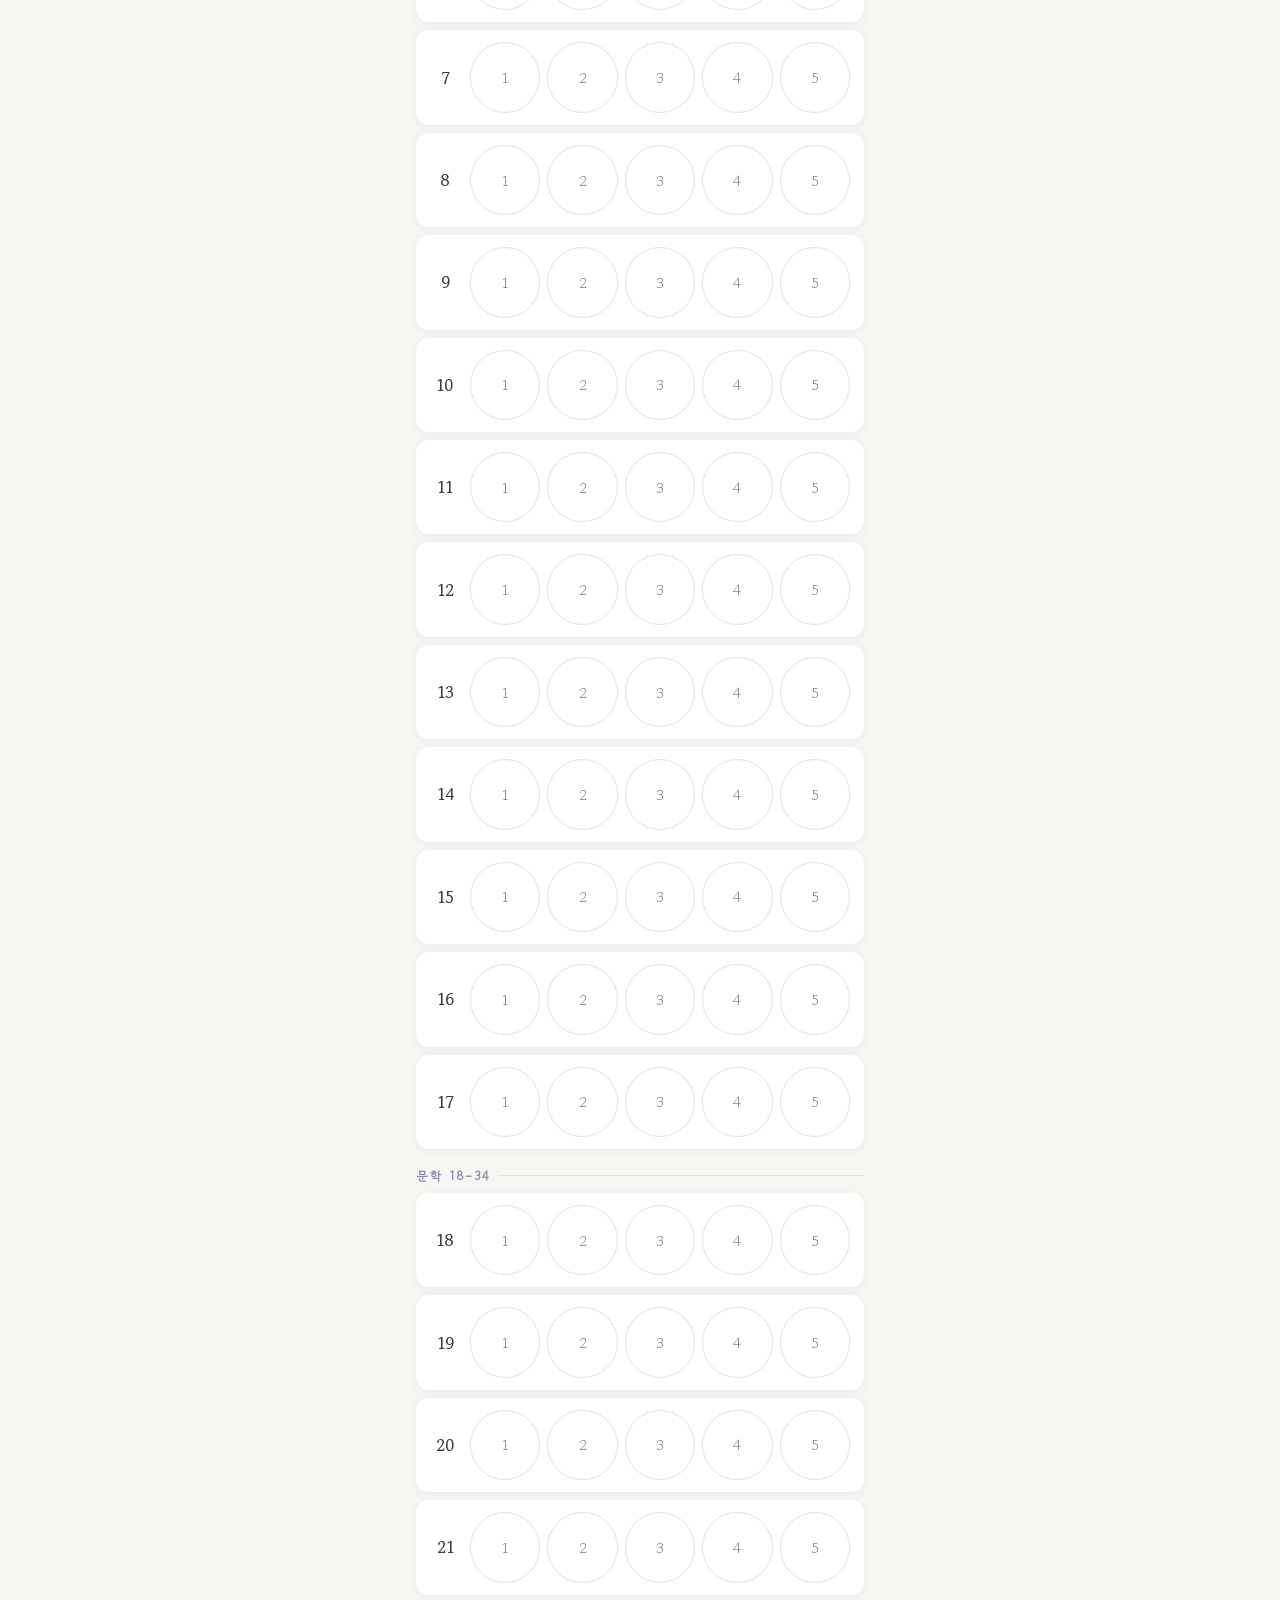
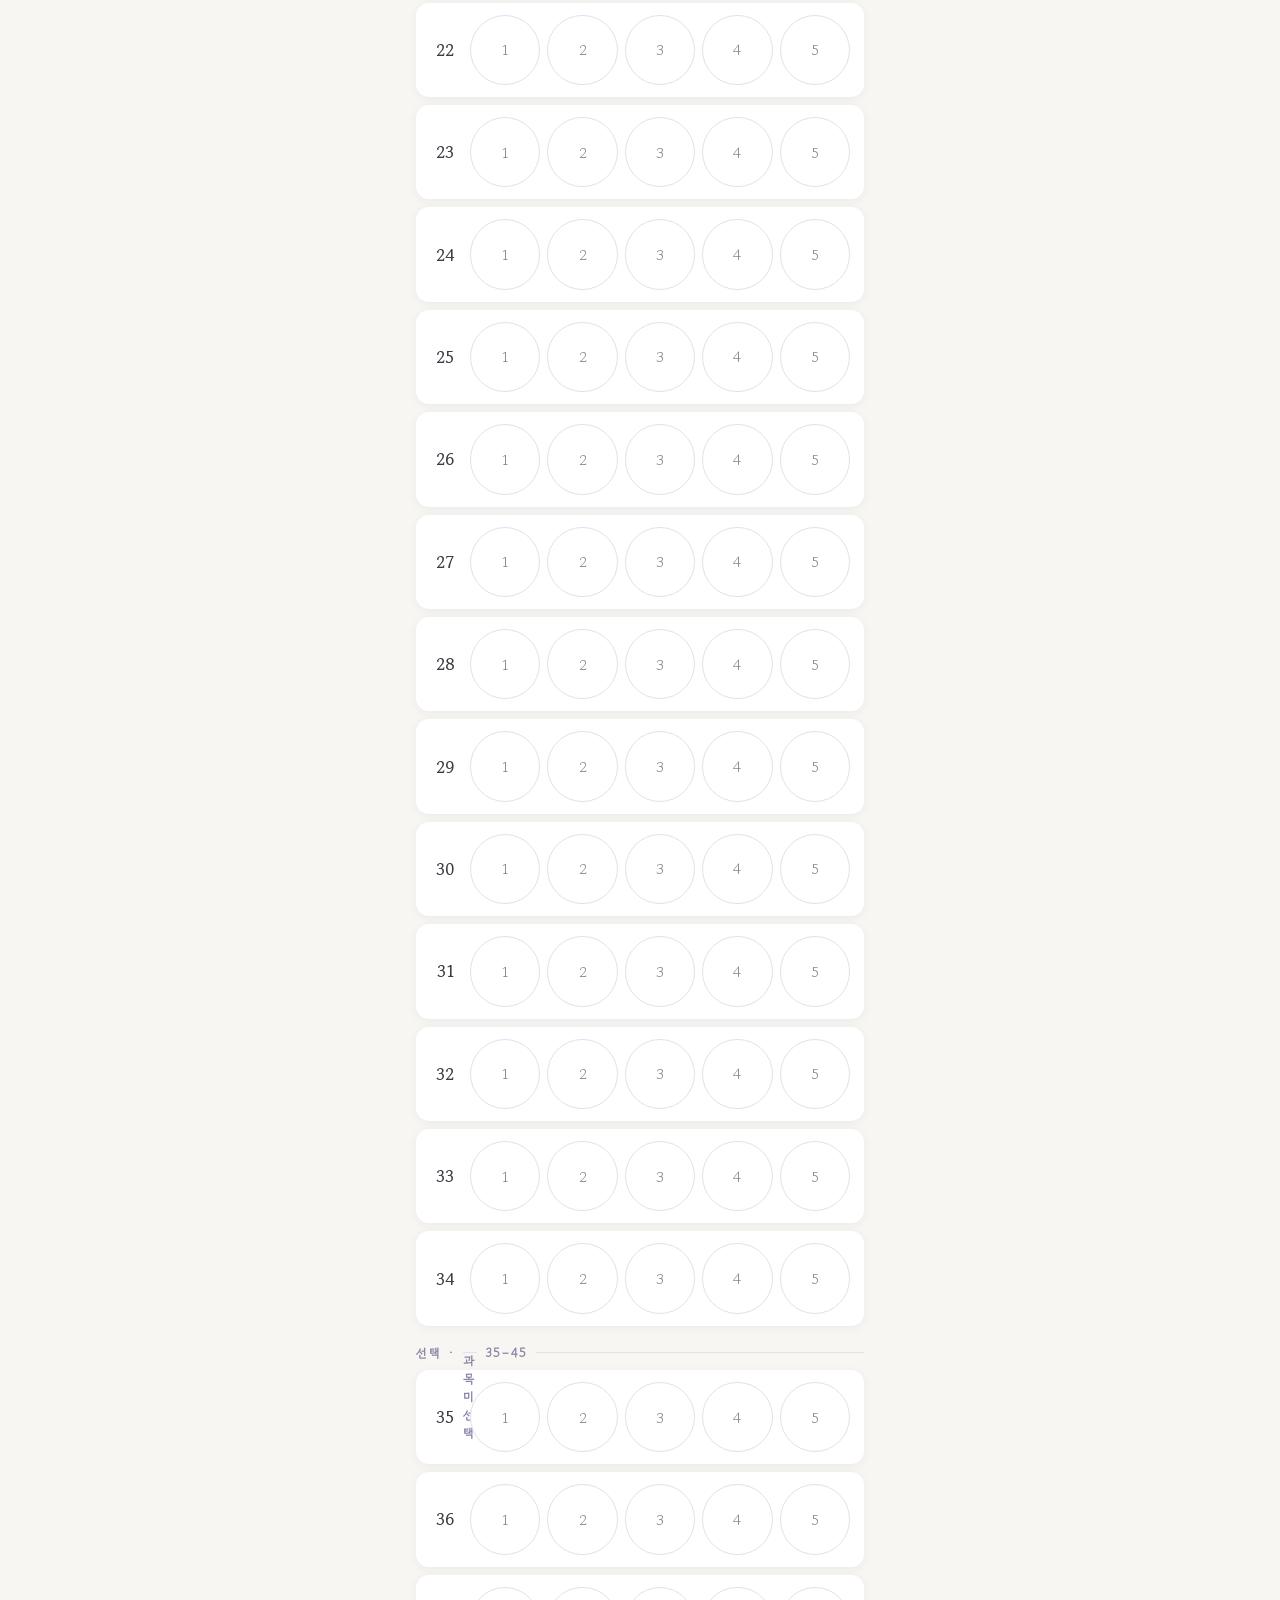
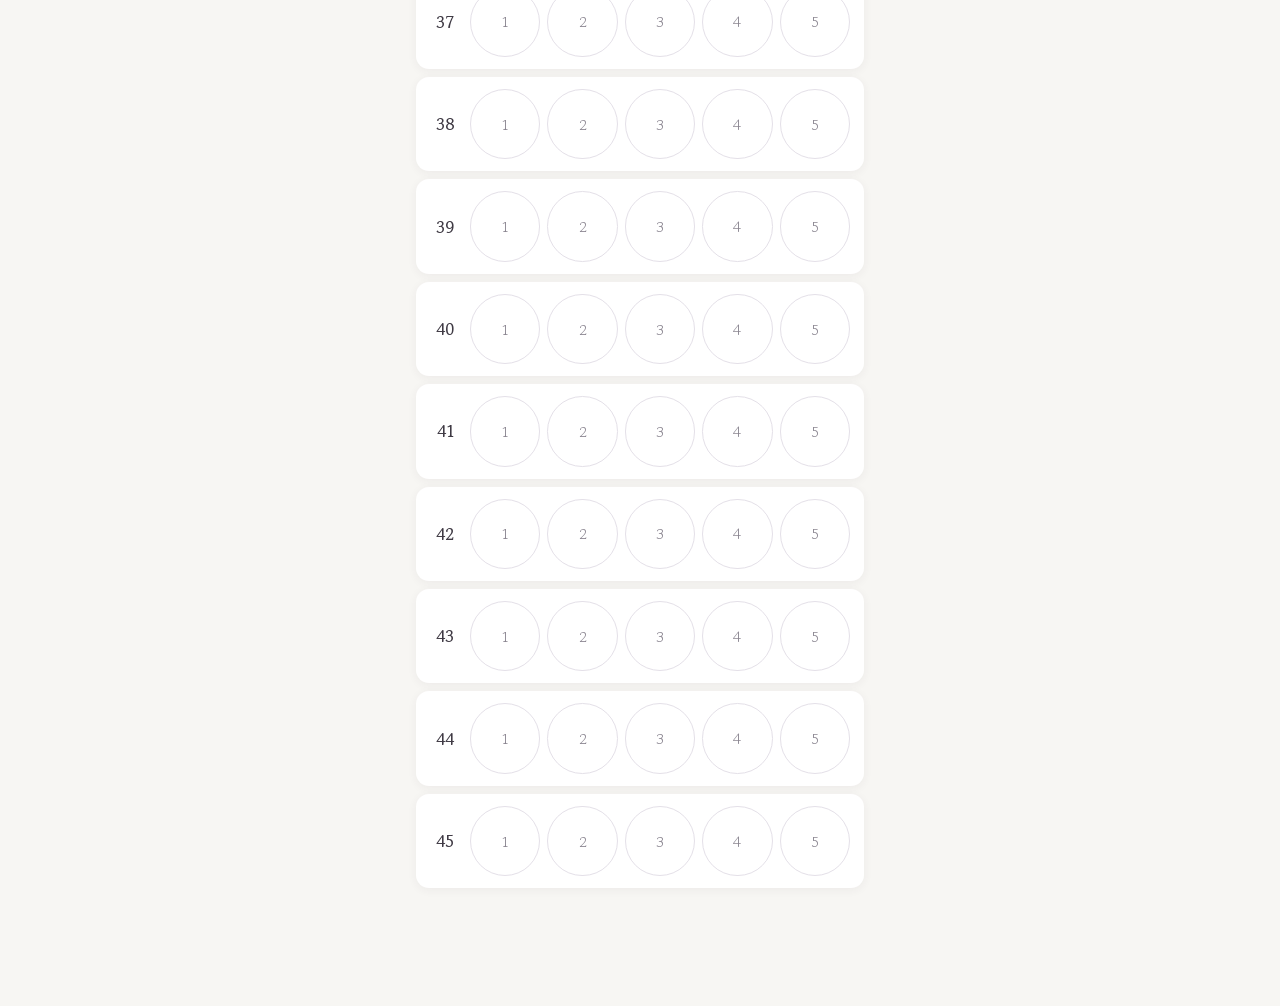
==== commit f89d7acd: "omr_student.html 추가: Apps Script 학생 OMR 화면 원본(8자리 입력 반영) - 실서비스 omr_student(google.script.run 방식) 실파" ====
--- a/index.html
+++ b/index.html
@@ -225,7 +225,7 @@
     <label>학교</label>
     <input type="text" id="school" placeholder="학교명" autocomplete="off">
     <label>학부모님 연락처 8자리 (010 제외 — 학생 개별 페이지 성적 연결용)</label>
-    <input type="tel" id="parentPhone" placeholder="예: 12345678" inputmode="numeric" maxlength="9" autocomplete="off">
+    <input type="text" id="parentPhone" placeholder="예: 12345678" inputmode="numeric" maxlength="9" autocomplete="off">
     <label>학년</label>
     <div class="subj">
       <button type="button" data-grade="1" onclick="pickGrade(this)">1학년</button>
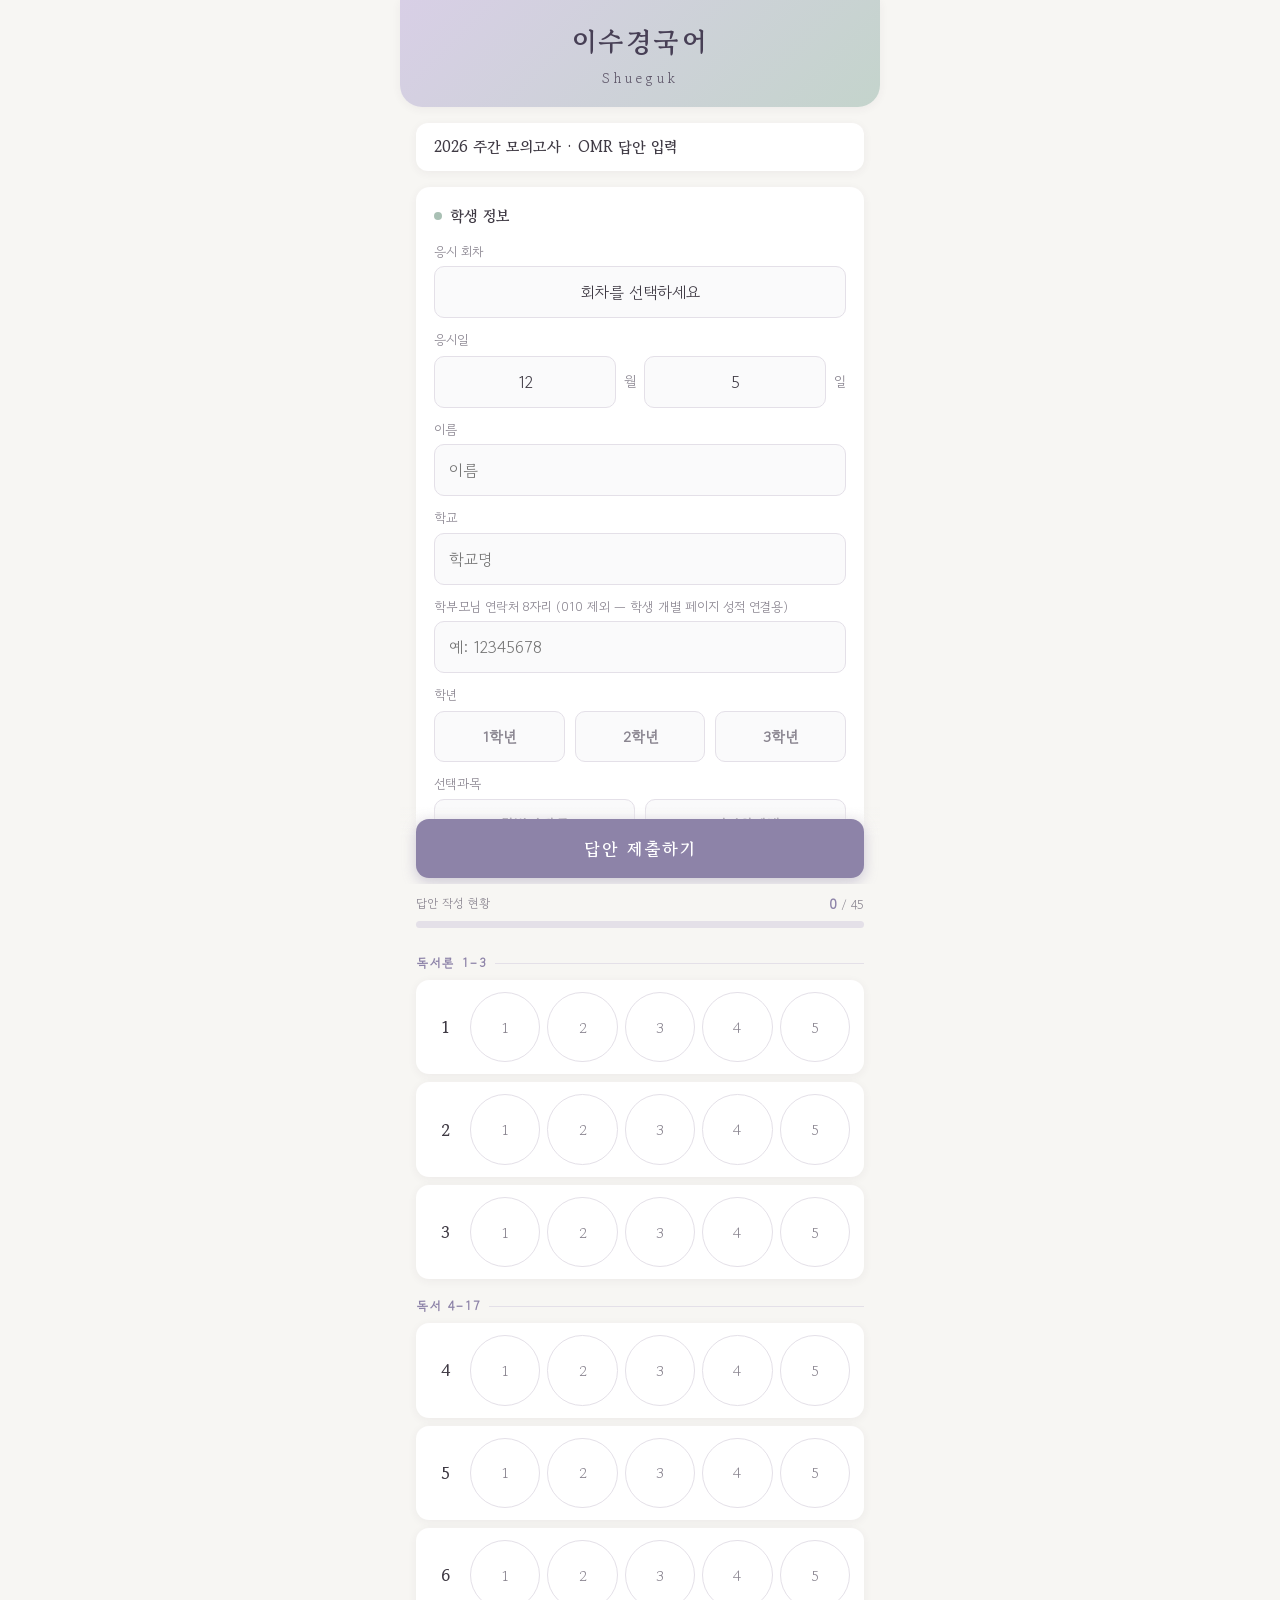
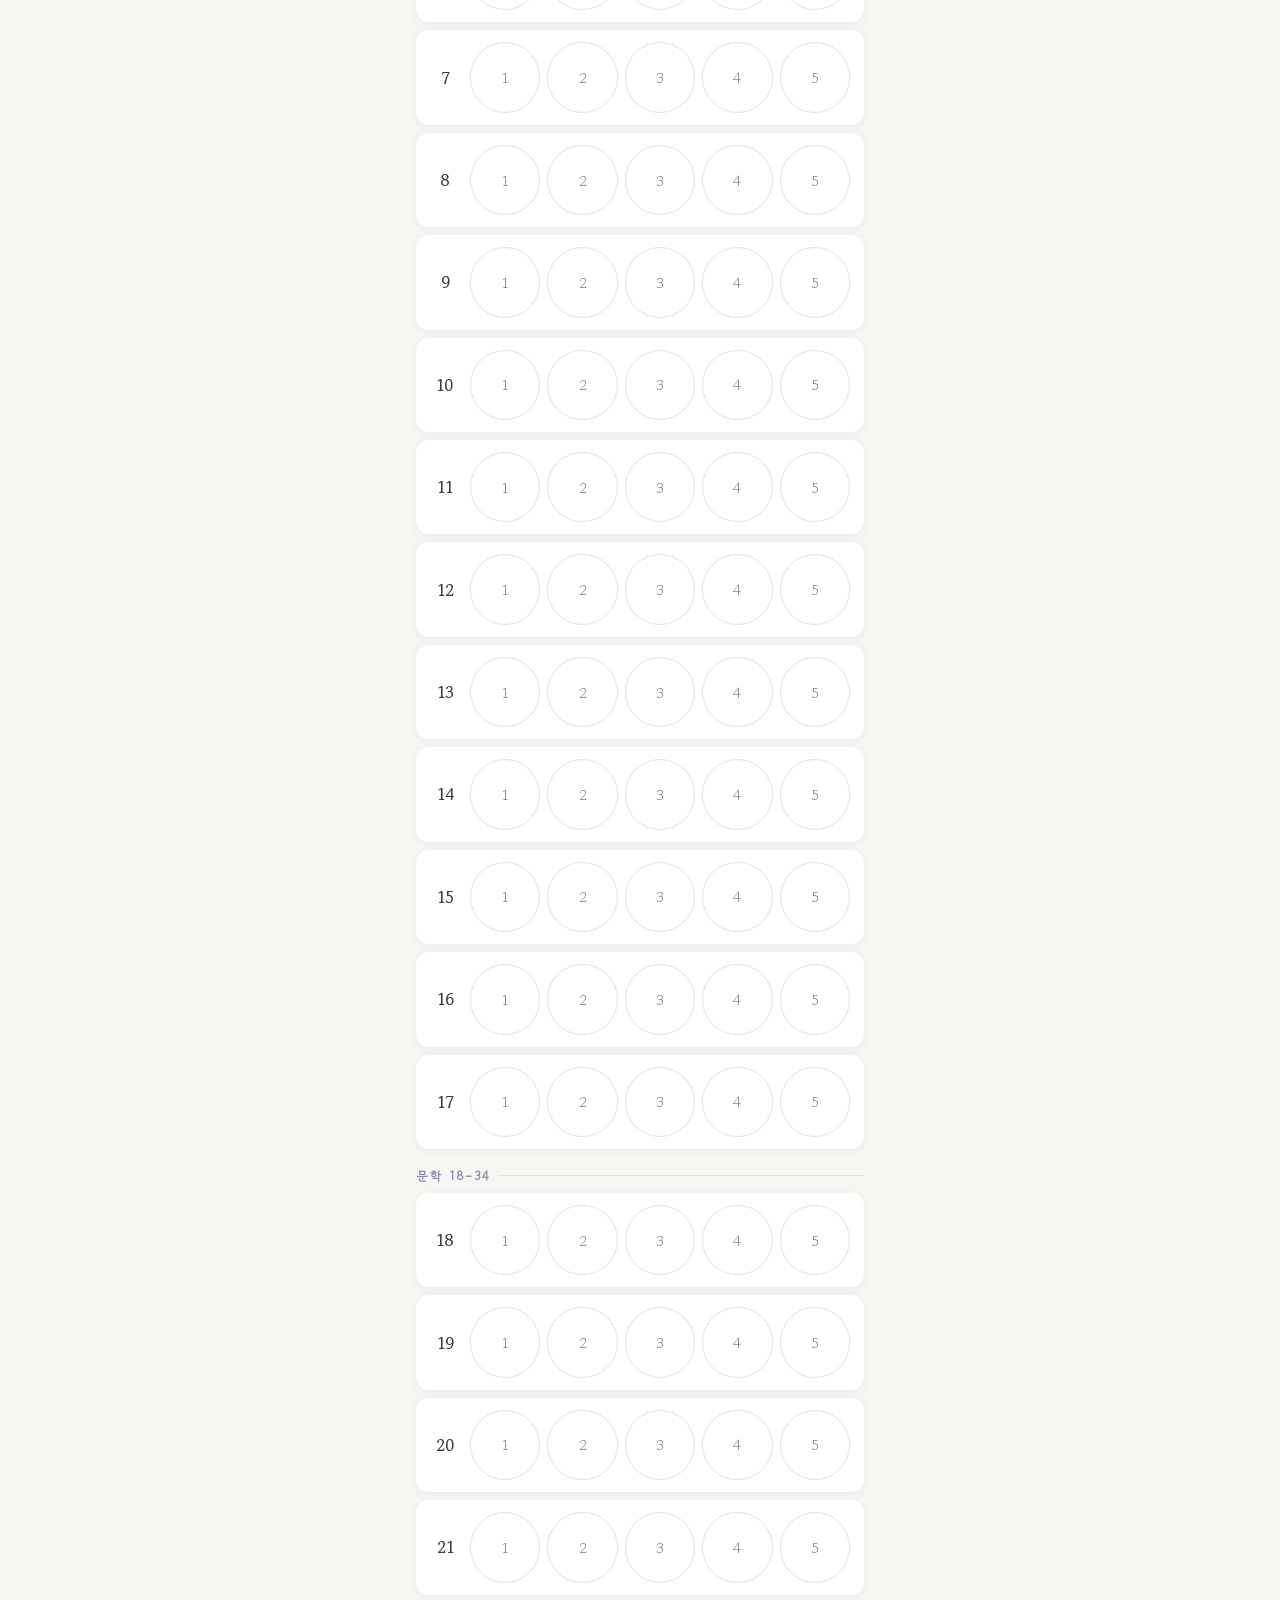
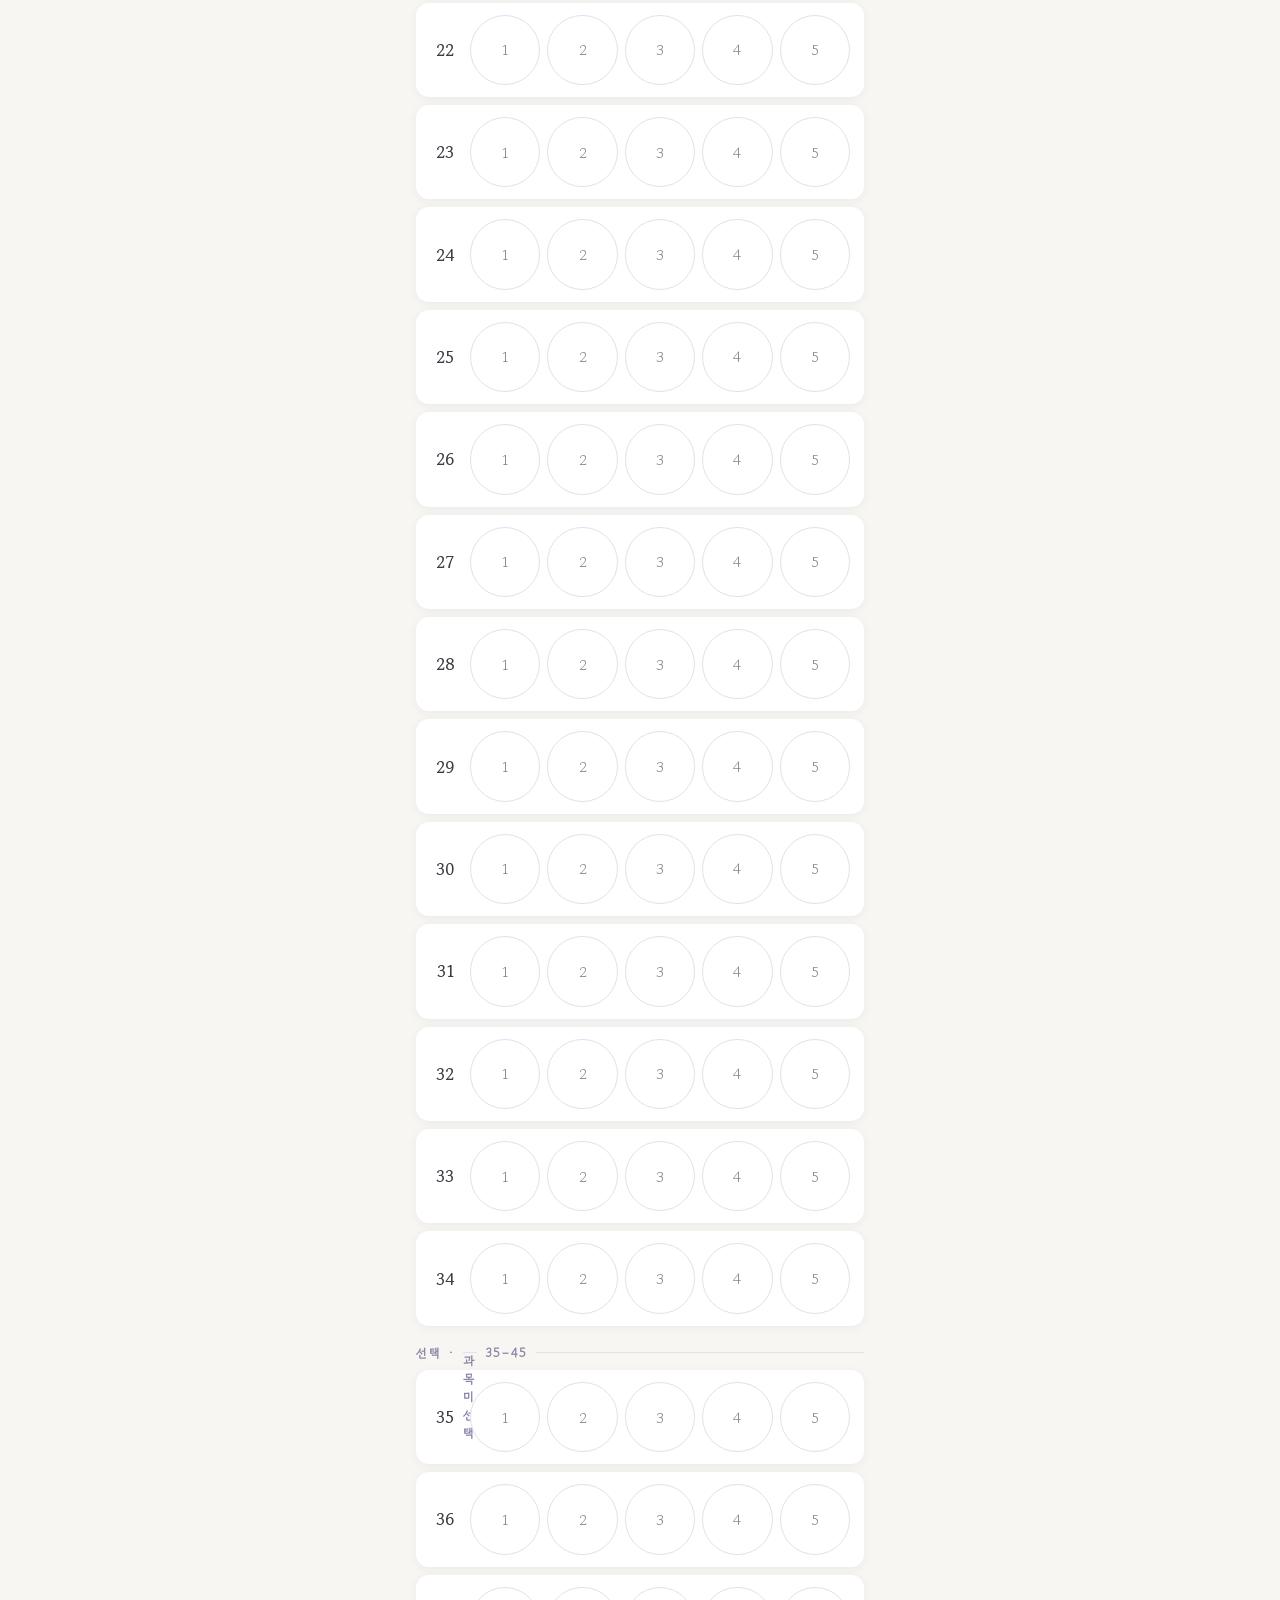
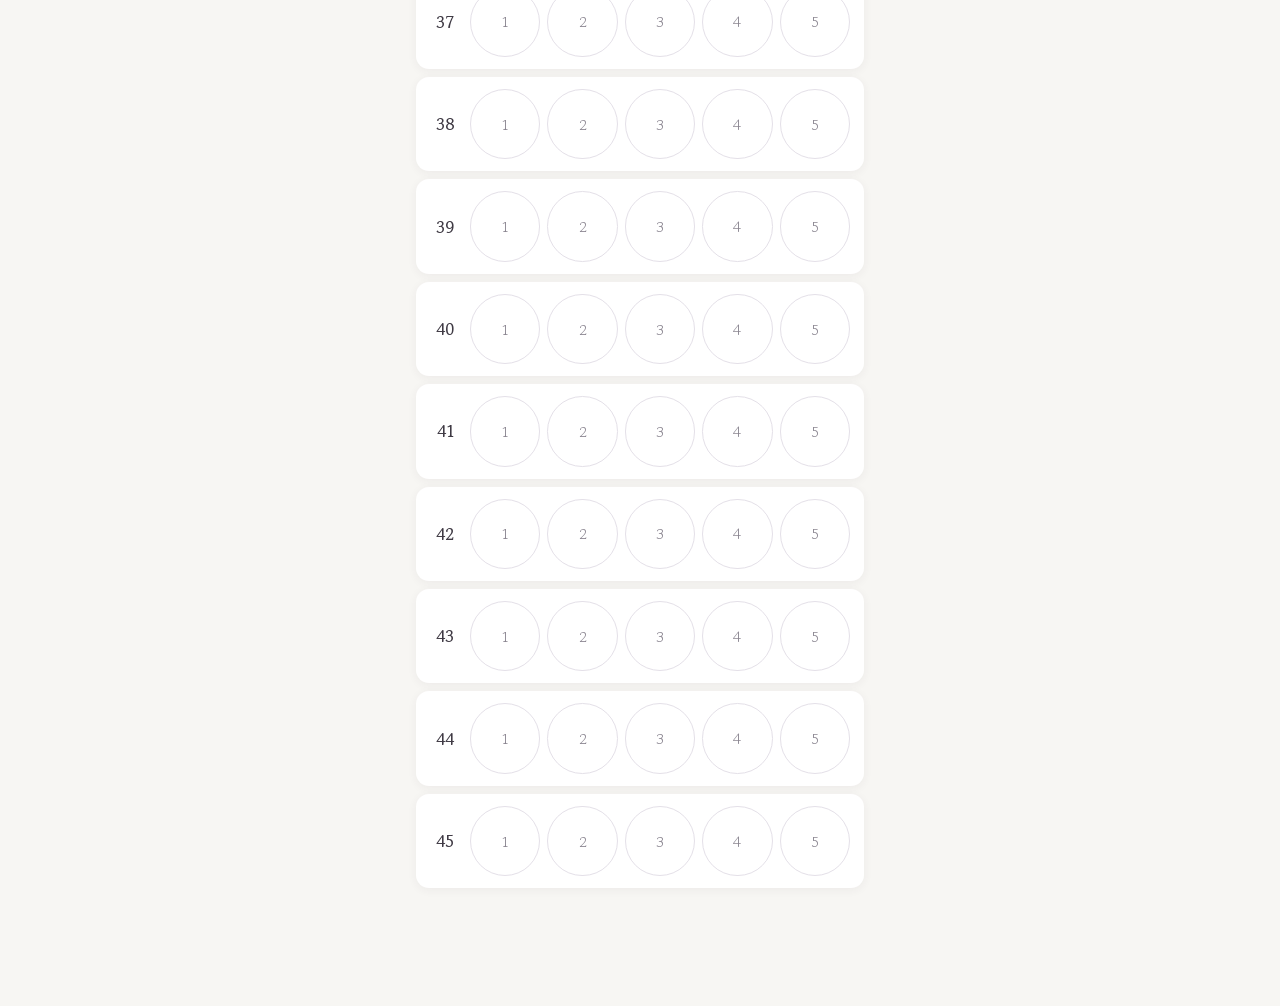
==== commit 5244600d: "제목 상자의 왼쪽 강조라인 제거 신청 페이지·OMR 페이지의 .title-bar에 있던 5px 라벤더 세로선을 뺐다. omr_student.html의 제목 상자는 원래 이 선이 없" ====
--- a/index.html
+++ b/index.html
@@ -50,7 +50,6 @@
     background:var(--card); margin:16px 16px 0; padding:13px 18px;
     border-radius:12px; box-shadow:var(--shadow);
     font-family:'Gowun Batang',serif; font-size:15px; font-weight:700;
-    border-left:5px solid var(--lav);
   }
   /* ── 학생정보 카드 ── */
   .card{
